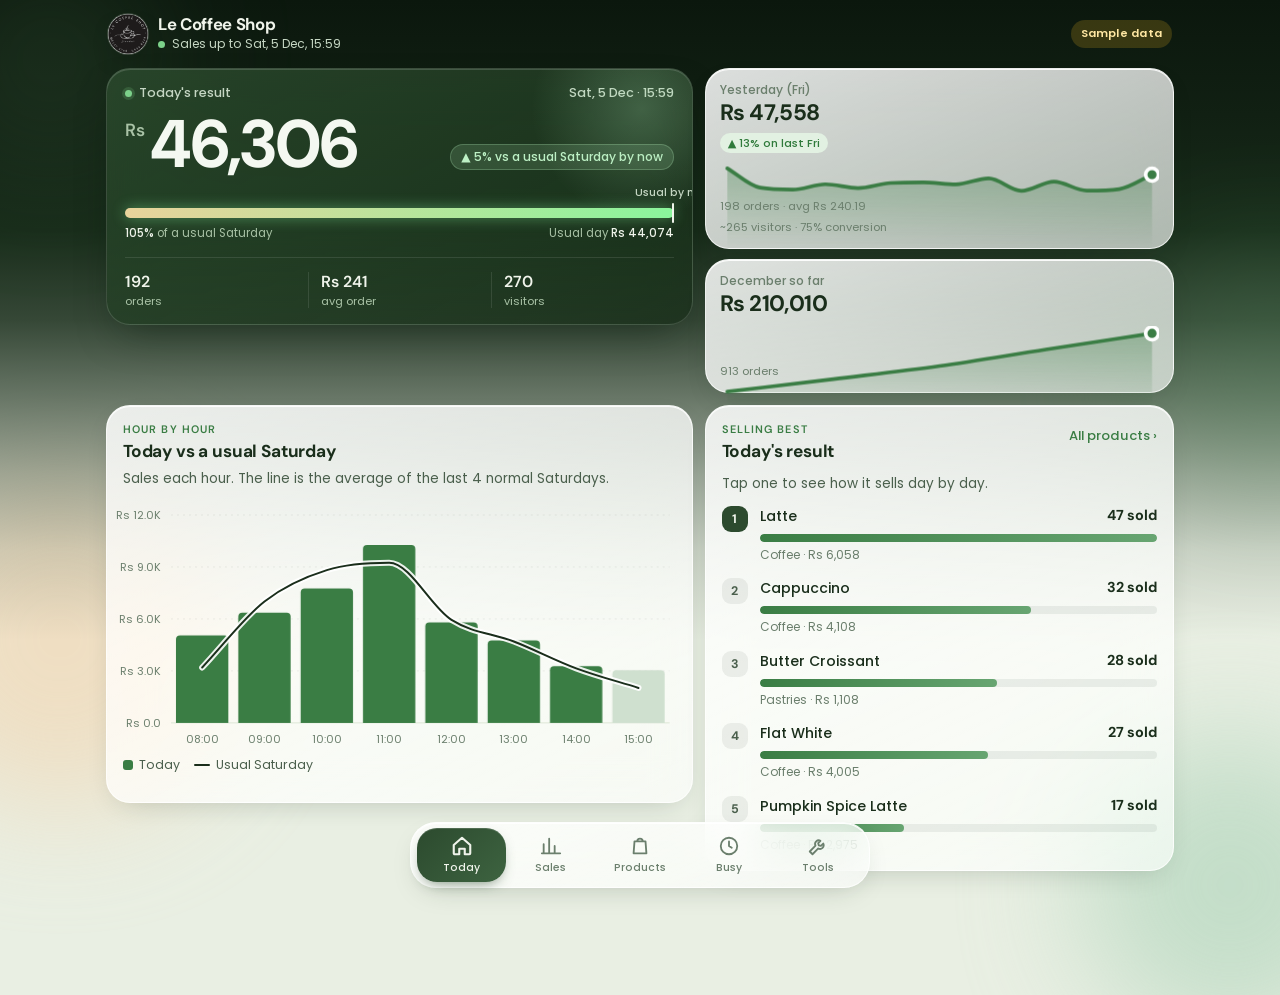
==== work/lcs-dashboard/index.html @ 0d3f7344 "Clickable demos for the Le Coffee Shop and Keyzee dashboards - Le Coffee Shop: case-study page with " ====
<!doctype html>
<html lang="en">
<head>
  <meta charset="utf-8" />
  <meta name="viewport" content="width=device-width, initial-scale=1, viewport-fit=cover" />
  <meta name="theme-color" content="#0b170d" />
  <title>Le Coffee Shop · Sales</title>
  <link rel="preconnect" href="https://fonts.googleapis.com" />
  <link rel="preconnect" href="https://fonts.gstatic.com" crossorigin />
  <link href="https://fonts.googleapis.com/css2?family=DM+Sans:opsz,wght@9..40,400;9..40,500;9..40,700&family=Poppins:wght@400;500;600&display=swap" rel="stylesheet" />
  <meta name="robots" content="noindex" />
  <script>
    // Portfolio demo: there's no server here. Anything that would call the dashboard's
    // own API (Ask, recap, sync, notifications, uploads) gets a polite "off in this demo".
    (function () {
      var realFetch = window.fetch.bind(window);
      var off = { error: "This is a demo with sample data, so Ask Claude and other live features are switched off. In the real dashboard, Claude answers questions about the café's sales." };
      window.fetch = function (input, init) {
        var url = typeof input === "string" ? input : input.url;
        if (/(^|\/)api\//.test(url)) {
          var quiet = /api\/(day-summary|push)/.test(url);
          return Promise.resolve(new Response(JSON.stringify(quiet ? {} : off), { status: quiet ? 200 : 503, headers: { "Content-Type": "application/json" } }));
        }
        return realFetch(input, init);
      };
    })();
  </script>
  <link rel="stylesheet" href="css/styles.css" />
  <link rel="icon" type="image/png" href="img/favicon.png" />
  <link rel="apple-touch-icon" href="img/apple-touch-icon.png" />
  <meta name="apple-mobile-web-app-capable" content="yes" />
  <meta name="mobile-web-app-capable" content="yes" />
  <meta name="apple-mobile-web-app-title" content="LC Sales" />
  <meta name="apple-mobile-web-app-status-bar-style" content="black-translucent" />
</head>
<body class="dash sk-on" data-tab="today">
  <!-- The backdrop: deep moss at the top fading into linen, with soft colour behind the glass -->
  <div class="backdrop" aria-hidden="true"><i></i><i></i><i></i><i></i></div>

  <header class="topbar">
    <div class="brand">
      <img class="brand-logo" src="img/logo-round.png" alt="" width="40" height="40">
      <div class="brand-text">
        <h1 id="shop-name">Le Coffee Shop</h1>
        <p class="updated"><span class="live-dot" aria-hidden="true"></span><span id="updated">Loading sales…</span></p>
      </div>
    </div>
    <div class="tab-title" id="tab-title-wrap">
      <h1 id="tab-title"></h1>
      <p id="tab-sub"></p>
    </div>
    <div class="top-actions">
      <span class="badge" id="source-badge" hidden>Sample data</span>
      <div class="top-links" id="cloud-links" hidden>
        <button type="button" class="glass-btn" id="ask-open" aria-label="Ask Claude about the sales" title="Ask Claude about the sales">
          <svg viewBox="0 0 24 24" width="18" height="18" fill="none" stroke="currentColor" stroke-width="2" stroke-linecap="round" stroke-linejoin="round" aria-hidden="true"><path d="M12 3l1.9 5.1L19 10l-5.1 1.9L12 17l-1.9-5.1L5 10l5.1-1.9zM19 15l.8 2.2L22 18l-2.2.8L19 21l-.8-2.2L16 18l2.2-.8zM5 2l.6 1.4L7 4l-1.4.6L5 6l-.6-1.4L3 4l1.4-.6z"/></svg>
        </button>
        <button type="button" class="glass-btn" id="sync" aria-label="Fetch latest">
          <svg viewBox="0 0 24 24" width="18" height="18" fill="none" stroke="currentColor" stroke-width="2" stroke-linecap="round" stroke-linejoin="round" aria-hidden="true"><path d="M20 11a8 8 0 1 0-2.3 5.7M20 4v7h-7"/></svg>
        </button>
      </div>
    </div>
  </header>

  <main>
    <p class="error" id="error" hidden></p>
    <p class="notice" id="notice" hidden></p>

    <!-- ===================== Today ===================== -->
    <section class="panel" id="panel-today" data-panel="today" aria-label="Today">
      <div class="notify-nudge" id="notify-nudge" role="region" aria-label="Notifications" hidden>
        <svg viewBox="0 0 24 24" width="18" height="18" fill="none" stroke="currentColor" stroke-width="2" stroke-linecap="round" stroke-linejoin="round" aria-hidden="true"><path d="M6 8a6 6 0 0 1 12 0c0 7 3 9 3 9H3s3-2 3-9M10.3 21a1.94 1.94 0 0 0 3.4 0"/></svg>
        <p id="notify-nudge-text">Get the day's sales on this phone each evening.</p>
        <button type="button" class="nudge-on" id="notify-nudge-on">Turn on</button>
        <button type="button" class="notify-nudge-close" id="notify-nudge-close" aria-label="Not now">×</button>
      </div>

      <section class="glass dark headline" aria-labelledby="kpi-today-title">
        <div class="hl-label">
          <span><span class="live-dot" aria-hidden="true"></span><span id="kpi-today-title">Today so far</span></span>
          <span id="kpi-today-when" class="sk">Mon 16 Nov · 12:00</span>
        </div>
        <div class="hl-top">
          <p class="hl-num"><span class="cur" id="kpi-today-cur" aria-hidden="true"></span><span id="kpi-today" class="sk">00,000</span></p>
          <p class="hl-chip" id="kpi-today-change" hidden></p>
        </div>
        <div class="hl-bar" id="kpi-today-bar" hidden>
          <div class="hl-track">
            <div class="hl-fill" id="kpi-today-fill"></div>
            <div class="hl-tick" id="kpi-today-tick" hidden><span>Usual by now</span></div>
          </div>
          <div class="hl-legend"><span id="kpi-today-progress"></span><span id="kpi-today-usual"></span></div>
          <p class="hl-note" id="kpi-today-note" hidden></p>
        </div>
        <div class="hl-stats" id="kpi-today-stats"><div><strong class="sk">000</strong><span class="sk">orders</span></div><div><strong class="sk">000</strong><span class="sk">orders</span></div><div><strong class="sk">000</strong><span class="sk">orders</span></div></div>

        <!-- After the evening notification: how the day went, written by Claude -->
        <div class="hl-recap" id="day-summary" hidden>
          <div class="ai-writing" id="ai-writing" role="status" hidden>
            <p class="ai-writing-head"><span class="ai-orb" aria-hidden="true"><svg viewBox="0 0 24 24"><path d="M12 3l1.9 5.1L19 10l-5.1 1.9L12 17l-1.9-5.1L5 10l5.1-1.9zM19 15l.8 2.2L22 18l-2.2.8L19 21l-.8-2.2L16 18l2.2-.8z"/></svg></span><span>Claude is writing today's recap<span class="dots" aria-hidden="true"><i>.</i><i>.</i><i>.</i></span></span></p>
            <span class="ai-line" style="--w: 100%"></span><span class="ai-line" style="--w: 94%"></span><span class="ai-line" style="--w: 58%"></span>
          </div>
          <p class="day-summary-trend" id="day-summary-trend" hidden></p>
          <p class="day-summary-cheer" id="day-summary-cheer" hidden></p>
          <p class="day-summary-text" id="day-summary-text"></p>
          <ul class="day-summary-alerts" id="day-summary-alerts" hidden></ul>
        </div>
        <footer class="hl-foot" id="hl-foot" hidden>
          <span class="hl-by" id="day-summary-by"><span class="spark-tile" aria-hidden="true"><svg viewBox="0 0 24 24"><path d="M12 3l1.9 5.1L19 10l-5.1 1.9L12 17l-1.9-5.1L5 10l5.1-1.9zM19 15l.8 2.2L22 18l-2.2.8L19 21l-.8-2.2L16 18l2.2-.8z"/></svg></span><span id="day-summary-by-text">Ask Claude</span></span>
          <button type="button" class="hl-ask" id="today-ask">Ask a question</button>
        </footer>
      </section>

      <div class="duo">
        <article class="glass tile">
          <h2 id="kpi-yesterday-title">Yesterday</h2>
          <p class="tile-value" id="kpi-yesterday"><span class="sk">Rs 00,000</span></p>
          <p class="tile-chip" id="kpi-yesterday-change"></p>
          <div class="tile-spark" id="kpi-yesterday-visual"></div>
          <p class="tile-detail" id="kpi-yesterday-detail"></p>
          <p class="tile-detail" id="kpi-yesterday-visitors" hidden></p>
        </article>
        <article class="glass tile">
          <h2 id="kpi-month-title">This month so far</h2>
          <p class="tile-value" id="kpi-month"><span class="sk">Rs 000,000</span></p>
          <p class="tile-chip" id="kpi-month-change"></p>
          <div class="tile-spark" id="kpi-month-visual"></div>
          <p class="tile-detail" id="kpi-month-detail"></p>
        </article>
      </div>

      <section class="card glass" id="today-hours-card" hidden>
        <div class="card-head">
          <div>
            <p class="eyebrow">Hour by hour</p>
            <h2 id="today-hours-title">Today vs a usual day</h2>
            <p class="muted" id="today-hours-sub"></p>
          </div>
        </div>
        <div class="plot" id="today-hours-chart"></div>
        <ul class="legend chart-key">
          <li><span class="key key-bar"></span><span id="today-hours-key">Today</span></li>
          <li><span class="key key-line"></span><span id="today-hours-key-usual">Usual day</span></li>
        </ul>
      </section>

      <section class="card glass" id="today-best-card" hidden>
        <div class="card-head">
          <div>
            <p class="eyebrow">Selling best</p>
            <h2 id="today-best-title">Today so far</h2>
          </div>
          <button type="button" class="link-button" id="today-best-more">All products ›</button>
        </div>
        <p class="muted card-note" id="today-best-note"></p>
        <div id="today-best"></div>
      </section>
    </section>

    <!-- The period for Sales, Products and Busy: sticks to the top while scrolling -->
    <div class="period-sentinel" id="period-sentinel" aria-hidden="true"></div>
    <div class="period-wrap" id="period-wrap">
      <div class="pseg" role="group" aria-label="Time period" id="period">
        <button type="button" data-preset="today">Today</button>
        <button type="button" data-preset="week">Week</button>
        <button type="button" data-preset="month">Month</button>
        <button type="button" data-preset="30" aria-pressed="true">30D</button>
        <button type="button" data-preset="90">90D</button>
        <button type="button" class="pseg-cal" id="period-more" aria-label="More periods and dates" aria-expanded="false" aria-controls="custom-range">
          <svg viewBox="0 0 24 24" width="17" height="17" fill="none" stroke="currentColor" stroke-width="2" stroke-linecap="round" stroke-linejoin="round" aria-hidden="true"><path d="M4 5h16v16H4zM4 9h16M8 3v4M16 3v4"/></svg>
        </button>
      </div>
      <div class="custom-range" id="custom-range" hidden>
        <div class="chips" role="group" aria-label="More periods" id="period-extra">
          <button type="button" data-preset="yesterday">Yesterday</button>
          <button type="button" data-preset="7">7 days</button>
          <button type="button" data-preset="all">All</button>
          <button type="button" data-preset="custom">Pick dates</button>
        </div>
        <div class="range-fields" id="range-fields" hidden>
          <label>From <input type="date" id="range-from"></label>
          <label>To <input type="date" id="range-to"></label>
          <label class="wide">Whole month
            <select id="range-month"><option value="">Choose…</option></select>
          </label>
        </div>
      </div>
      <p class="period-label"><span id="period-label"></span><span id="period-days"></span></p>
    </div>

    <!-- ===================== Sales ===================== -->
    <section class="panel" id="panel-sales" data-panel="sales" aria-label="Sales" hidden>
      <section class="glass dark feature" id="sales-feature">
        <p class="eyebrow" id="sales-feature-label">Sales</p>
        <p class="feature-big"><span class="cur" id="sales-cur" aria-hidden="true"></span><span id="sales-total" class="sk">00,000</span></p>
        <p class="hl-chip" id="sales-change" hidden></p>
        <div class="feature-spark" id="sales-spark"></div>
        <div class="feature-stats" id="summary"><div><strong class="sk">000</strong><span class="sk">orders</span></div><div><strong class="sk">000</strong><span class="sk">orders</span></div><div><strong class="sk">000</strong><span class="sk">orders</span></div></div>
      </section>

      <section class="card glass" id="daily-card">
        <div class="card-head">
          <div>
            <p class="eyebrow">Daily</p>
            <h2>Sales over time</h2>
            <p class="muted">Each day's sales. The line smooths out the ups and downs.</p>
          </div>
        </div>
        <div class="plot" id="daily-chart"></div>
        <ul class="legend chart-key">
          <li><span class="key key-bar"></span>Daily sales</li>
          <li><span class="key key-line"></span>7-day average</li>
        </ul>
        <details>
          <summary>Show as a table</summary>
          <table id="daily-table"></table>
        </details>
      </section>

      <section class="card glass" id="weekly-card">
        <div class="card-head">
          <div>
            <p class="eyebrow">Trend</p>
            <h2>Week by week</h2>
            <p class="muted">Sales for each week (Mon–Sun), with at least the 8 weeks up to the period's end. Tap a bar for the change from the week before.</p>
          </div>
        </div>
        <div class="plot" id="weekly-chart"></div>
        <details>
          <summary>Show as a table</summary>
          <table id="weekly-table"></table>
        </details>
      </section>

      <section class="card glass" id="payments-card">
        <div class="card-head">
          <div>
            <p class="eyebrow">Payments</p>
            <h2>How customers paid</h2>
          </div>
        </div>
        <p class="muted card-note" id="payments-note"></p>
        <div id="payments"></div>
      </section>
    </section>

    <!-- ===================== Products ===================== -->
    <section class="panel" id="panel-products" data-panel="products" aria-label="Products" hidden>
      <section class="glass dark feature" id="products-feature" hidden>
        <p class="eyebrow" id="products-feature-label">Top seller</p>
        <p class="feature-big feature-name" id="products-top">–</p>
        <p class="hl-chip" id="products-top-detail"></p>
        <div class="feature-stats" id="products-stats"></div>
      </section>

      <section class="card glass" id="product-card" hidden>
        <div class="card-head">
          <div>
            <p class="eyebrow">Products</p>
            <h2>Products over time</h2>
            <p class="muted">Search for products to see how they sell day by day. Pick up to 5 to compare them.</p>
          </div>
          <div class="card-head-controls">
            <div class="segmented small" role="group" aria-label="Show products" id="product-view" hidden>
              <button type="button" data-view="combined" aria-pressed="true">Combined</button>
              <button type="button" data-view="compare">Compare</button>
            </div>
            <div class="segmented small" role="group" aria-label="Show product" id="product-by">
              <button type="button" data-by="quantity" aria-pressed="true">Number sold</button>
              <button type="button" data-by="revenue">Sales</button>
            </div>
          </div>
        </div>
        <input type="search" class="product-search" id="product-search" placeholder="Add a product, e.g. cappuccino" autocomplete="off" autocorrect="off" autocapitalize="off" spellcheck="false" enterkeyhint="search" aria-label="Product" role="combobox" aria-autocomplete="list" aria-controls="product-suggestions" aria-expanded="false">
        <ul class="product-suggestions" id="product-suggestions" role="listbox" aria-label="Matching products" hidden></ul>
        <ul class="product-chips" id="product-chips" aria-label="Chosen products" hidden></ul>
        <p class="muted card-note" id="product-note"></p>
        <div class="plot" id="product-chart"></div>
        <ul class="legend chart-key" id="product-legend" hidden>
          <li><span class="key key-bar"></span><span id="product-legend-bar">Sold per day</span></li>
          <li><span class="key key-line"></span>7-day average</li>
        </ul>
        <details id="product-details" hidden>
          <summary>Show as a table</summary>
          <table id="product-table"></table>
        </details>
      </section>

      <div class="card-grid">
        <section class="card glass" id="best-card">
          <div class="card-head">
            <div>
              <p class="eyebrow">Products</p>
              <h2>Best sellers</h2>
            </div>
            <div class="segmented small" role="group" aria-label="Rank best sellers by" id="best-by">
              <button type="button" data-by="quantity" aria-pressed="true">Number sold</button>
              <button type="button" data-by="revenue">Sales</button>
            </div>
          </div>
          <p class="muted card-note" id="best-note"></p>
          <div id="best-sellers"></div>
        </section>

        <section class="card glass" id="slow-card">
          <div class="card-head">
            <div>
              <p class="eyebrow">Products</p>
              <h2>Slow sellers</h2>
            </div>
            <div class="segmented small" role="group" aria-label="Rank slow sellers by" id="slow-by">
              <button type="button" data-by="quantity" aria-pressed="true">Number sold</button>
              <button type="button" data-by="revenue">Sales</button>
            </div>
          </div>
          <p class="muted card-note" id="slow-note"></p>
          <div id="slow-sellers"></div>
          <h3 class="sub-head" id="unsold-head" hidden></h3>
          <p class="muted card-note" id="unsold-note" hidden></p>
          <ul class="unsold-list" id="unsold"></ul>
          <button type="button" class="quiet-button" id="unsold-more" hidden></button>
        </section>

        <section class="card glass" id="category-card">
          <div class="card-head">
            <div>
              <p class="eyebrow">Products</p>
              <h2>Sales by category</h2>
            </div>
          </div>
          <p class="muted card-note" id="category-note"></p>
          <div id="categories"></div>
        </section>
      </div>
    </section>

    <!-- ===================== Busy times ===================== -->
    <section class="panel" id="panel-busy" data-panel="busy" aria-label="Busy times" hidden>
      <section class="glass dark feature" id="busy-feature" hidden>
        <p class="eyebrow" id="busy-feature-label">Busiest day</p>
        <p class="feature-big feature-name" id="busy-top">–</p>
        <p class="hl-chip" id="busy-top-detail"></p>
        <div class="feature-stats" id="busy-stats"></div>
      </section>

      <div class="card-grid">
        <section class="card glass" id="weekday-card">
          <div class="card-head">
            <div>
              <p class="eyebrow">Rhythm</p>
              <h2>Busiest days</h2>
              <p class="muted">Average sales on each day of the week.</p>
            </div>
          </div>
          <div class="plot" id="weekday-chart"></div>
          <p class="chart-note" id="weekday-note"></p>
        </section>

        <section class="card glass" id="hours-card">
          <div class="card-head">
            <div>
              <p class="eyebrow">Rhythm</p>
              <h2>Busy hours</h2>
              <p class="muted">Average orders per hour.</p>
            </div>
            <div class="segmented small" role="group" aria-label="Days" id="hours-kind">
              <button type="button" data-kind="weekday" aria-pressed="true">Weekdays</button>
              <button type="button" data-kind="weekend">Weekends</button>
            </div>
          </div>
          <div class="plot" id="hours-chart"></div>
          <p class="chart-note" id="hours-note"></p>
        </section>

        <section class="card glass" id="visitors-card" hidden>
          <div class="card-head">
            <div>
              <p class="eyebrow">Door counter</p>
              <h2>Visitors by hour</h2>
              <p class="muted" id="visitors-sub">People coming in each hour. Approximate: staff in aprons are left out, but a few staff may still be counted.</p>
            </div>
          </div>
          <div class="plot" id="visitors-chart"></div>
          <ul class="legend chart-key" id="visitors-legend" hidden>
            <li><span class="key key-bar"></span>Visitors</li>
            <li><span class="key key-line"></span>Orders</li>
          </ul>
          <p class="chart-note" id="visitors-note"></p>
        </section>
      </div>
    </section>

    <!-- ===================== Tools ===================== -->
    <section class="panel" id="panel-tools" data-panel="tools" aria-label="Shop tools" hidden>
      <section class="card glass status-card" id="status-card" hidden>
        <p class="eyebrow">Shop PC</p>
        <div class="status-main">
          <span class="orb" id="counter-orb" aria-hidden="true"></span>
          <div>
            <h2 id="counter-title">Door counter</h2>
            <p class="muted" id="counter-detail"></p>
          </div>
        </div>
        <div class="status-grid" id="status-grid"></div>
      </section>

      <section class="card glass" id="recon-card" hidden>
        <p class="eyebrow">Reports</p>
        <h2>Cash summary workbook</h2>
        <p class="muted card-sub">Pick a month and it downloads. NOT OK days are listed at the top, and it can be run mid-month.</p>
        <form class="recon-box" id="recon" hidden>
          <label for="recon-month" class="sr-only">Month</label>
          <input type="month" id="recon-month" class="field" required />
          <label class="file-button recon-previous">
            <input type="file" id="recon-previous" accept=".xlsx" />
            <svg viewBox="0 0 24 24" width="18" height="18" fill="none" stroke="currentColor" stroke-width="2" stroke-linecap="round" stroke-linejoin="round" aria-hidden="true"><path d="M14 3H6v18h12V7zM14 3v4h4M9 13h6M9 17h6"/></svg>
            <span id="recon-previous-name">Add last month's workbook (optional)</span>
          </label>
          <p class="muted recon-hint">The finished copy, with the banking filled in, carries its outstanding cash over to "Outstanding prv month".</p>
          <button type="submit" class="primary-button" id="recon-download">Download</button>
          <p class="muted" id="recon-status" role="status" hidden></p>
        </form>
      </section>

      <section class="card glass" id="notify-card" hidden>
        <p class="eyebrow">This phone</p>
        <h2>Notifications</h2>
        <div class="list">
          <button type="button" class="list-row notify-button" id="notify" aria-pressed="false">
            <span class="list-icon"><svg viewBox="0 0 24 24" width="18" height="18" fill="none" stroke="currentColor" stroke-width="2" stroke-linecap="round" stroke-linejoin="round" aria-hidden="true"><path d="M6 8a6 6 0 0 1 12 0c0 7 3 9 3 9H3s3-2 3-9M10.3 21a1.94 1.94 0 0 0 3.4 0"/></svg></span>
            <span class="list-text"><span id="notify-label">Get the day's sales each evening</span><small>7pm Monday to Saturday, 2pm on Sunday</small></span>
            <span class="switch" aria-hidden="true"></span>
          </button>
          <button type="button" class="list-row" id="notify-test" hidden>
            <span class="list-icon"><svg viewBox="0 0 24 24" width="18" height="18" fill="none" stroke="currentColor" stroke-width="2" stroke-linecap="round" stroke-linejoin="round" aria-hidden="true"><path d="M22 2L11 13M22 2l-7 20-4-9-9-4z"/></svg></span>
            <span class="list-text">Send a test<small>Today's sales so far, straight away</small></span>
            <span class="chev" aria-hidden="true">›</span>
          </button>
        </div>
        <p class="notify-status muted" id="notify-status" role="status" hidden></p>
      </section>

      <section class="card glass" id="data-card">
        <p class="eyebrow">Data</p>
        <h2>Uploads &amp; data</h2>
        <div class="list">
          <a class="list-row" href="upload.html" id="upload-link" hidden>
            <span class="list-icon"><svg viewBox="0 0 24 24" width="18" height="18" fill="none" stroke="currentColor" stroke-width="2" stroke-linecap="round" stroke-linejoin="round" aria-hidden="true"><path d="M12 16V4M6 10l6-6 6 6M4 20h16"/></svg></span>
            <span class="list-text">Upload older exports<small>New figures come from CuisineIQ automatically</small></span>
            <span class="chev" aria-hidden="true">›</span>
          </a>
          <details class="list-details about">
            <summary class="list-row">
              <span class="list-icon"><svg viewBox="0 0 24 24" width="18" height="18" fill="none" stroke="currentColor" stroke-width="2" stroke-linecap="round" stroke-linejoin="round" aria-hidden="true"><path d="M12 3a9 9 0 1 0 0 18 9 9 0 0 0 0-18zM12 8h.01M11 12h1v5h1"/></svg></span>
              <span class="list-text">About this data<small id="files-count"></small></span>
              <span class="chev" aria-hidden="true">›</span>
            </summary>
            <ul id="files"></ul>
          </details>
          <a class="list-row" href="/logout" id="signout" hidden>
            <span class="list-icon"><svg viewBox="0 0 24 24" width="18" height="18" fill="none" stroke="currentColor" stroke-width="2" stroke-linecap="round" stroke-linejoin="round" aria-hidden="true"><path d="M9 21H5a2 2 0 0 1-2-2V5a2 2 0 0 1 2-2h4M16 17l5-5-5-5M21 12H9"/></svg></span>
            <span class="list-text">Sign out<small>You'll need the PIN to get back in</small></span>
            <span class="chev" aria-hidden="true">›</span>
          </a>
        </div>
      </section>

      <section class="card glass missing" id="missing-card" hidden>
        <p class="eyebrow">Coming later</p>
        <h2>Not in these exports</h2>
        <p class="muted">CuisineIQ's exports only give daily or period totals, so these can't be shown yet:</p>
        <ul id="missing-list"></ul>
        <p class="muted">They need an export (or API) with one row per item sold, including the time and payment type.</p>
      </section>
    </section>
  </main>

  <nav class="tabbar glass" aria-label="Sections">
    <a href="#today" class="tab" data-tab="today" aria-current="page">
      <svg viewBox="0 0 24 24" aria-hidden="true"><path d="M3 11l9-8 9 8v9a1 1 0 0 1-1 1h-5v-6h-6v6H4a1 1 0 0 1-1-1z"/></svg>Today
    </a>
    <a href="#sales" class="tab" data-tab="sales">
      <svg viewBox="0 0 24 24" aria-hidden="true"><path d="M4 20V10M10 20V4M16 20v-8M22 20H2"/></svg>Sales
    </a>
    <a href="#products" class="tab" data-tab="products">
      <svg viewBox="0 0 24 24" aria-hidden="true"><path d="M6 7h12l1 13H5zM9 7a3 3 0 0 1 6 0"/></svg>Products
    </a>
    <a href="#busy" class="tab" data-tab="busy">
      <svg viewBox="0 0 24 24" aria-hidden="true"><path d="M12 3a9 9 0 1 0 0 18 9 9 0 0 0 0-18zM12 7v5l3 2"/></svg>Busy
    </a>
    <a href="#tools" class="tab" data-tab="tools">
      <svg viewBox="0 0 24 24" aria-hidden="true"><path d="M14.7 6.3a4 4 0 0 0-5.4 5.4L3 18l3 3 6.3-6.3a4 4 0 0 0 5.4-5.4l-2.5 2.5-2.4-.6-.6-2.4z"/></svg>Tools
    </a>
  </nav>

  <!-- Ask Claude: a search-style box drops in at the top and the dashboard blurs behind it -->
  <div class="ask" id="ask" role="dialog" aria-modal="true" aria-label="Ask about the sales" hidden>
    <div class="ask-dim" id="ask-dim"></div>
    <div class="ask-spot">
      <div class="ask-row">
        <form class="ask-field" id="ask-form">
          <span class="spark-tile" aria-hidden="true"><svg viewBox="0 0 24 24"><path d="M12 3l1.9 5.1L19 10l-5.1 1.9L12 17l-1.9-5.1L5 10l5.1-1.9zM19 15l.8 2.2L22 18l-2.2.8L19 21l-.8-2.2L16 18l2.2-.8z"/></svg></span>
          <input id="ask-input" type="text" maxlength="500" autocomplete="off" enterkeyhint="send" placeholder="Ask about sales…" aria-label="Your question" required>
          <button type="button" class="ask-clear" id="ask-clear" aria-label="Clear" hidden>×</button>
          <button type="submit" class="ask-send" id="ask-send" aria-label="Ask">
            <svg viewBox="0 0 24 24" width="18" height="18" fill="none" stroke="currentColor" stroke-width="2.2" stroke-linecap="round" stroke-linejoin="round" aria-hidden="true"><path d="M12 19V5M6 11l6-6 6 6"/></svg>
          </button>
        </form>
        <button type="button" class="ask-cancel" id="ask-close">Cancel</button>
      </div>

      <div class="ask-panel" id="ask-ideas">
        <p class="ask-lab">Suggestions</p>
        <div id="ask-suggestions"></div>
        <p class="ask-lab" id="ask-recent-lab" hidden>Recent</p>
        <div id="ask-recent"></div>
      </div>

      <div class="ask-thread" id="ask-thread"></div>
      <div class="ask-related" id="ask-related" hidden></div>
    </div>
  </div>

  <script type="module" src="js/dashboard.js"></script>
</body>
</html>
---- work/lcs-dashboard/css/styles.css ----
/* Colours and type follow lecoffee.shop: linen backgrounds, moss greens, sage accents,
   DM Sans headings and Poppins body text. Chart colours are validated for contrast and
   colour-blind separation.

   The look: a deep moss backdrop at the top fading into linen, with frosted glass cards
   over soft patches of colour. The most important numbers sit in dark glass cards. */

:root {
  color-scheme: light;
  --bg: #e9efe3;            /* linen */
  --surface: #ffffff;
  --surface-2: #f7f9f4;
  --border: #dde6d5;        /* linen dark */
  --text: #1a2e1b;          /* moss dark */
  --text-2: #4a5f4c;
  --text-3: #6b7f6d;
  --brand: #2c4a2e;         /* moss */
  --brand-2: #3d6340;       /* moss light */
  --on-brand: #f0f4eb;
  --on-brand-2: #c5d6c3;
  --on-brand-3: #a9c2a6;
  --mint: #bdf0c5;          /* highlights on dark glass */
  --pill: #2c4a2e;          /* selected buttons */
  --on-pill: #f0f4eb;
  --on-pill-2: #c5d6c3;
  --sage: #9dbda1;
  --accent: #3a7d44;        /* bars, buttons */
  --accent-hi: #67a571;     /* top of the bar gradient */
  --accent-soft: #cfe0cf;   /* unfinished day */
  --line: #1a2e1b;          /* 7-day average */
  --grid: rgb(26 46 27 / 0.08);
  --track: rgb(26 46 27 / 0.07);
  --good: #2f7a3b;
  --good-bg: #e2f1e2;
  --bad: #b3362b;
  --bad-bg: #fbe9e6;
  --amber: #fbbf24;
  --series-1: #3a7d44;
  --series-2: #2a78d6;
  --series-3: #b26f10;
  --series-4: #7a5cc8;
  --series-5: #c2477e;
  --radius: 24px;
  --glass: linear-gradient(155deg, rgb(255 255 255 / 0.86), rgb(255 255 255 / 0.66));
  --glass-border: rgb(255 255 255 / 0.72);
  --glass-shadow: inset 0 1px 0 rgb(255 255 255 / 0.9), 0 10px 30px -14px rgb(26 46 27 / 0.28);
  --glass-solid: rgb(250 252 247 / 0.94); /* overlays that need to be read over anything */
  --dark-glass: linear-gradient(150deg, rgb(44 74 46 / 0.84), rgb(26 46 27 / 0.76));
  --row-line: rgb(26 46 27 / 0.07);
  --soft-tile: linear-gradient(135deg, #e2f1e2, #f6ecd9);
  --shadow: var(--glass-shadow);
  --font-display: "DM Sans", system-ui, -apple-system, sans-serif;
  --font-body: "Poppins", system-ui, -apple-system, sans-serif;
  --ease: cubic-bezier(0.2, 0.8, 0.2, 1);
  --safe-top: env(safe-area-inset-top, 0px);
  --safe-bottom: env(safe-area-inset-bottom, 0px);
}

@media (prefers-color-scheme: dark) {
  :root {
    color-scheme: dark;
    --bg: #0d1a0f;
    --surface: #1a2e1b;
    --surface-2: #21382a;
    --border: #2c4a2e;
    --text: #f0f4eb;
    --text-2: #c5d3c2;
    --text-3: #93a692;
    --pill: #f0f4eb;
    --on-pill: #1a2e1b;
    --on-pill-2: #4a5f4c;
    --accent: #4f9a5a;
    --accent-hi: #7cc087;
    --accent-soft: #2f5233;
    --line: #f0f4eb;
    --grid: rgb(240 244 235 / 0.08);
    --track: rgb(240 244 235 / 0.09);
    --good: #8fd39b;
    --good-bg: rgb(143 211 155 / 0.14);
    --bad: #f0857a;
    --bad-bg: rgb(240 133 122 / 0.14);
    --series-1: #4f9a5a;
    --series-2: #3987e5;
    --series-3: #c98500;
    --series-4: #9085e9;
    --series-5: #d95926;
    --glass: linear-gradient(155deg, rgb(40 66 43 / 0.62), rgb(24 42 26 / 0.5));
    --glass-border: rgb(240 244 235 / 0.1);
    --glass-shadow: inset 0 1px 0 rgb(240 244 235 / 0.06), 0 14px 34px -16px rgb(0 0 0 / 0.6);
    --glass-solid: rgb(24 40 26 / 0.95);
    --dark-glass: linear-gradient(150deg, rgb(58 96 61 / 0.6), rgb(30 52 32 / 0.6));
    --row-line: rgb(240 244 235 / 0.08);
    --soft-tile: linear-gradient(135deg, rgb(143 211 155 / 0.16), rgb(233 211 155 / 0.12));
  }
}

* { box-sizing: border-box; }

html { background: var(--bg); }
body {
  margin: 0;
  color: var(--text);
  font: 15px/1.55 var(--font-body);
  -webkit-font-smoothing: antialiased;
  -webkit-text-size-adjust: 100%;
}

h1, h2, .summary strong, .donut-center strong { font-family: var(--font-display); }
h1 { font-size: 1.5rem; margin: 0; font-weight: 700; letter-spacing: -0.02em; }
h2 { font-size: 1.08rem; margin: 0; font-weight: 700; letter-spacing: -0.01em; }
p { margin: 0; }
a { color: var(--accent); }
.muted { color: var(--text-2); font-size: 0.85rem; }
.eyebrow {
  font: 600 0.68rem var(--font-display);
  letter-spacing: 0.1em;
  text-transform: uppercase;
  color: var(--accent);
  margin-bottom: 2px;
}
.sr-only { position: absolute; width: 1px; height: 1px; overflow: hidden; clip: rect(0 0 0 0); white-space: nowrap; }
[hidden] { display: none !important; }
button { font-family: inherit; }

/* ---------- Backdrop ---------- */

.dash { position: relative; min-height: 100vh; }
/* Scrolls with the page: the dark top stays at the top, and further down the glass sits on linen */
.backdrop { position: absolute; inset: 0; z-index: -1; overflow: hidden; pointer-events: none; background: var(--bg); }
/* Almost black moss at the very top, fading out slowly so there's no edge */
.backdrop::before {
  content: ""; position: absolute; left: 0; right: 0; top: 0; height: min(640px, 80vh); z-index: 1;
  background: linear-gradient(180deg, #0b170d 0%, #112013 18%, #182c1a 36%, rgb(24 44 26 / 0.86) 50%,
    rgb(24 44 26 / 0.62) 62%, rgb(24 44 26 / 0.36) 74%, rgb(24 44 26 / 0.14) 86%, rgb(24 44 26 / 0) 100%);
}
.backdrop i { position: absolute; border-radius: 50%; filter: blur(60px); }
.backdrop i:nth-child(1) { z-index: 2; width: 380px; height: 300px; left: -140px; top: -90px; background: radial-gradient(circle, rgb(61 99 64 / 0.55), transparent 70%); opacity: 0.7; }
.backdrop i:nth-child(2) { z-index: 2; width: 280px; height: 260px; right: -130px; top: 240px; background: #4f8a5a; opacity: 0.28; }
.backdrop i:nth-child(3) { width: 340px; height: 340px; left: -110px; top: 52vh; background: #f1d9b8; opacity: 0.75; }
.backdrop i:nth-child(4) { width: 300px; height: 300px; right: -100px; bottom: -40px; background: #b7d8c0; opacity: 0.75; }
@media (prefers-color-scheme: dark) {
  .backdrop i:nth-child(3) { background: #3b3324; opacity: 0.45; }
  .backdrop i:nth-child(4) { background: #1f4a2c; opacity: 0.6; }
}

/* ---------- Glass ---------- */

.glass {
  background: var(--glass);
  -webkit-backdrop-filter: blur(22px) saturate(160%);
  backdrop-filter: blur(22px) saturate(160%);
  border: 1px solid var(--glass-border);
  box-shadow: var(--glass-shadow);
  border-radius: var(--radius);
}
.glass.dark {
  background: var(--dark-glass);
  border-color: rgb(255 255 255 / 0.14);
  box-shadow: inset 0 1px 0 rgb(255 255 255 / 0.16), 0 18px 40px -16px rgb(10 25 12 / 0.55);
  color: var(--on-brand);
}
.glass.dark .eyebrow { color: #a8e0b0; }

/* ---------- Top bar ---------- */

.topbar {
  display: flex; align-items: center; gap: 12px;
  max-width: 1100px; margin: 0 auto;
  padding: calc(var(--safe-top) + 14px) 18px 14px;
  color: var(--on-brand);
}
.brand { display: flex; align-items: center; gap: 10px; min-width: 0; }
.brand-logo { display: block; flex: none; border-radius: 50%; box-shadow: 0 0 0 1px rgb(240 244 235 / 0.18), 0 10px 24px -12px rgb(0 0 0 / 0.6); }
.brand-text { min-width: 0; }
.brand h1 { font-size: 1.05rem; line-height: 1.2; white-space: nowrap; overflow: hidden; text-overflow: ellipsis; }
.updated { display: flex; align-items: center; gap: 7px; color: var(--on-brand-2); font-size: 0.76rem; margin-top: 1px; }
.live-dot { flex: none; width: 7px; height: 7px; border-radius: 50%; background: #7cd18a; box-shadow: 0 0 0 0 rgb(124 209 138 / 0.6); animation: pulse 2.4s infinite; }
@keyframes pulse { 70% { box-shadow: 0 0 0 7px rgb(124 209 138 / 0); } 100% { box-shadow: 0 0 0 0 rgb(124 209 138 / 0); } }
.tab-title { display: none; min-width: 0; }
.tab-title h1 { font-size: 1.85rem; line-height: 1.1; letter-spacing: -0.025em; }
.tab-title p { font-size: 0.8rem; color: var(--on-brand-2); margin-top: 2px; }
body:not([data-tab="today"]) .brand { display: none; }
body:not([data-tab="today"]) .tab-title { display: block; }
.top-actions { margin-left: auto; display: flex; align-items: center; gap: 8px; flex: none; }
.top-links { display: flex; align-items: center; gap: 8px; }
.badge {
  font-size: 0.7rem; font-weight: 600; letter-spacing: 0.02em;
  padding: 5px 10px; border-radius: 999px;
  background: rgb(251 191 36 / 0.18); color: #ffe7a3;
}
.glass-btn {
  width: 40px; height: 40px; display: grid; place-items: center; padding: 0; cursor: pointer;
  border-radius: 50%; color: var(--on-brand);
  background: rgb(255 255 255 / 0.1); border: 1px solid rgb(255 255 255 / 0.2);
  -webkit-backdrop-filter: blur(12px); backdrop-filter: blur(12px);
  transition: background 0.2s, transform 0.2s var(--ease);
}
.glass-btn:hover { background: rgb(255 255 255 / 0.18); }
.glass-btn:active { transform: scale(0.94); }
.glass-btn:focus-visible { outline: 2px solid var(--mint); outline-offset: 2px; }
.glass-btn:disabled { cursor: progress; }
#sync:disabled svg { animation: spin 0.9s linear infinite; }
@keyframes spin { to { transform: rotate(360deg); } }

/* ---------- Layout ---------- */

main { max-width: 1100px; margin: 0 auto; padding: 0 16px calc(var(--safe-bottom) + 112px); }
.panel { animation: panel-in 0.35s var(--ease); }
@keyframes panel-in { from { opacity: 0; transform: translateY(6px); } }

.notice, .error { padding: 12px 16px; border-radius: 16px; margin: 0 0 12px; font-size: 0.88rem; }
.notice { background: var(--glass-solid); color: var(--text-2); box-shadow: var(--glass-shadow); }
.error { background: var(--bad-bg); color: var(--bad); }

/* "Turn on notifications" bubble, until they're on (or dismissed for a week) */
.notify-nudge {
  display: flex; align-items: center; gap: 10px;
  margin: 0 0 12px; padding: 8px 8px 8px 14px; border-radius: 999px;
  background: rgb(251 191 36 / 0.16); color: #fde7ad; font-size: 0.84rem;
  border: 1px solid rgb(251 191 36 / 0.22);
  -webkit-backdrop-filter: blur(12px); backdrop-filter: blur(12px);
}
.notify-nudge svg { flex: none; }
.notify-nudge p { flex: 1; min-width: 0; line-height: 1.35; }
.nudge-on {
  flex: none; padding: 7px 14px; border: 0; border-radius: 999px; cursor: pointer;
  background: var(--on-brand); color: var(--brand); font: 600 0.8rem var(--font-body);
}
.nudge-on:disabled { opacity: 0.7; cursor: progress; }
.notify-nudge-close {
  flex: none; width: 30px; height: 30px; border: 0; border-radius: 50%; cursor: pointer;
  background: none; color: inherit; font-size: 1.2rem; line-height: 1; opacity: 0.75;
}
.notify-nudge-close:hover { opacity: 1; background: rgb(240 244 235 / 0.1); }

/* ---------- Today: the headline card ---------- */

.headline {
  position: relative; overflow: hidden;
  padding: 18px 18px 16px; margin-bottom: 12px;
  font-variant-numeric: tabular-nums;
  animation: rise 0.6s var(--ease) both;
}
.headline::before, .feature::before {
  content: ""; position: absolute; right: -70px; top: -80px; width: 240px; height: 240px; border-radius: 50%;
  background: radial-gradient(circle, rgb(168 224 176 / 0.26), transparent 65%); pointer-events: none;
}
@keyframes rise { from { opacity: 0; transform: translateY(8px); } }
.hl-label { display: flex; align-items: center; justify-content: space-between; gap: 10px; font: 500 0.8rem/1 var(--font-body); color: var(--on-brand-2); }
.hl-label > span { display: flex; align-items: center; gap: 7px; min-width: 0; }
.hl-label .live-dot { box-shadow: 0 0 0 3px rgb(124 209 138 / 0.18); animation: none; }
.hl-top { display: flex; align-items: flex-end; justify-content: space-between; gap: 10px; flex-wrap: wrap; margin-top: 14px; }
.hl-num, .feature-big {
  display: flex; align-items: flex-start; gap: 5px;
  font: 700 3.6rem/0.9 var(--font-display); letter-spacing: -0.035em; color: #f4f8f1;
  font-variant-numeric: tabular-nums;
}
.cur { font: 600 1.1rem/1 var(--font-display); letter-spacing: 0; color: var(--on-brand-3); padding-top: 0.5rem; }
.hl-chip {
  display: inline-flex; align-items: center; gap: 5px; min-height: 26px; padding: 4px 10px; border-radius: 999px;
  font: 500 0.76rem/1.2 var(--font-body);
  background: rgb(240 244 235 / 0.1); color: var(--on-brand); border: 1px solid rgb(240 244 235 / 0.16);
}
.hl-chip.up { background: rgb(168 224 176 / 0.16); color: var(--mint); border-color: rgb(168 224 176 / 0.28); }
.hl-chip.down { background: rgb(240 133 122 / 0.16); color: #ffc9c1; border-color: rgb(240 133 122 / 0.28); }
.hl-top .hl-chip { margin-bottom: 4px; }
.hl-bar { margin-top: 18px; }
.hl-bar.has-tick { margin-top: 34px; }
.hl-track { position: relative; height: 10px; border-radius: 999px; background: rgb(255 255 255 / 0.1); }
.hl-fill {
  position: absolute; left: 0; top: 0; bottom: 0; width: 0; border-radius: 999px;
  background: linear-gradient(90deg, #e9d39b, #8af59c); box-shadow: 0 0 14px rgb(138 245 156 / 0.45);
  transition: width 1.1s var(--ease);
}
.hl-tick { position: absolute; top: -5px; bottom: -5px; width: 2px; margin-left: -1px; border-radius: 2px; background: #f0f4eb; }
.hl-tick span { position: absolute; bottom: calc(100% + 5px); left: 50%; transform: translateX(-50%); font: 500 0.66rem/1 var(--font-body); color: var(--on-brand-2); white-space: nowrap; }
.hl-legend { display: flex; justify-content: space-between; gap: 10px; margin-top: 8px; font: 400 0.72rem/1.25 var(--font-body); color: var(--on-brand-3); }
.hl-legend b { color: var(--on-brand); font-weight: 500; }
.hl-note { margin-top: 6px; font: 400 0.68rem/1.35 var(--font-body); color: var(--on-brand-3); }
.hl-stats, .feature-stats {
  display: grid; grid-template-columns: repeat(3, minmax(0, 1fr));
  margin-top: 16px; padding-top: 14px; border-top: 1px solid rgb(255 255 255 / 0.1);
}
.hl-stats:empty { display: none; }
.hl-stats div, .feature-stats div { padding: 0 12px; border-left: 1px solid rgb(255 255 255 / 0.1); font: 400 0.7rem/1.25 var(--font-body); color: var(--on-brand-3); min-width: 0; }
.hl-stats div:first-child, .feature-stats div:nth-child(3n + 1) { padding-left: 0; border-left: 0; }
.hl-stats strong, .feature-stats strong { display: block; font: 600 1rem/1.25 var(--font-display); color: var(--on-brand); margin-bottom: 2px; overflow-wrap: anywhere; }
.feature-stats { row-gap: 12px; }
.hl-recap { margin-top: 16px; padding-top: 14px; border-top: 1px solid rgb(255 255 255 / 0.1); animation: rise 0.6s var(--ease) both; }
.day-summary-text { font: 400 1rem/1.58 var(--font-body); color: #eef4ec; white-space: pre-line; }
.day-summary-cheer { font: 700 1.15rem var(--font-display); margin-bottom: 4px; }
.day-summary-trend { display: inline-flex; margin-bottom: 10px; }
.day-summary-alerts { list-style: none; margin: 10px 0 0; padding: 0; display: grid; gap: 6px; }
.day-summary-alerts li { padding: 8px 12px; border-radius: 12px; background: rgb(251 191 36 / 0.16); color: #fde7ad; font-size: 0.86rem; }
.hl-foot { display: flex; align-items: center; gap: 10px; margin-top: 14px; }
.hl-stats:empty + .hl-recap[hidden] + .hl-foot { margin-top: 16px; padding-top: 14px; border-top: 1px solid rgb(255 255 255 / 0.1); }
.hl-by { display: flex; align-items: center; gap: 8px; min-width: 0; font-size: 0.72rem; color: var(--on-brand-3); }
.spark-tile {
  flex: none; width: 22px; height: 22px; display: grid; place-items: center; border-radius: 7px;
  background: linear-gradient(135deg, #a8e0b0, #e9d39b); color: #1a2e1b;
}
.spark-tile svg { width: 13px; height: 13px; fill: none; stroke: currentColor; stroke-width: 2; stroke-linejoin: round; }
.hl-ask {
  margin-left: auto; flex: none; min-height: 34px; padding: 0 14px; border-radius: 999px; cursor: pointer;
  background: rgb(255 255 255 / 0.1); border: 1px solid rgb(255 255 255 / 0.18); color: var(--on-brand);
  font: 500 0.8rem var(--font-body); transition: background 0.2s;
}
.hl-ask:hover { background: rgb(255 255 255 / 0.18); }

/* Yesterday and the month, side by side */
.duo { display: grid; grid-template-columns: repeat(2, minmax(0, 1fr)); gap: 10px; margin-bottom: 12px; }
.tile { padding: 13px 14px; min-width: 0; animation: rise 0.6s var(--ease) 0.08s both; }
.tile h2 { font: 500 0.76rem/1.3 var(--font-body); color: var(--text-3); letter-spacing: 0; }
.tile-value { font: 700 1.4rem/1.2 var(--font-display); letter-spacing: -0.02em; margin-top: 2px; font-variant-numeric: tabular-nums; }
.tile-chip { display: inline-flex; margin-top: 6px; padding: 3px 8px; border-radius: 999px; font: 500 0.7rem/1.3 var(--font-body); background: var(--track); color: var(--text-2); }
.tile-chip.up { background: var(--good-bg); color: var(--good); }
.tile-chip.down { background: var(--bad-bg); color: var(--bad); }
.tile-chip:empty { display: none; }
.tile-spark { height: 32px; margin-top: 8px; }
.spark-line { fill: none; stroke: var(--accent); stroke-width: 2; stroke-linecap: round; stroke-linejoin: round; }
.spark-dot { fill: var(--accent); stroke: var(--surface); stroke-width: 2; }
.tile-detail { margin-top: 6px; font-size: 0.7rem; line-height: 1.35; color: var(--text-3); }
.tile-detail:empty { display: none; }

/* ---------- Cards ---------- */

.card { padding: 16px; margin: 0 0 12px; min-width: 0; }
.card-head { display: flex; justify-content: space-between; align-items: flex-start; flex-wrap: wrap; gap: 10px 16px; margin-bottom: 12px; }
.card-head .muted { margin-top: 3px; }
.card-head-controls { display: flex; flex-wrap: wrap; gap: 8px; }
.card-note { margin: -4px 0 12px; }
.card-sub { margin: 3px 0 0; }
.card-grid { display: grid; grid-template-columns: minmax(0, 1fr); gap: 0 12px; }
.link-button { border: 0; background: none; padding: 4px 0; color: var(--accent); font: 500 0.82rem var(--font-body); cursor: pointer; }

/* Small two-way switches inside cards */
.segmented { display: inline-flex; gap: 2px; padding: 3px; border-radius: 999px; background: var(--track); }
.segmented button {
  border: 0; background: transparent; color: var(--text-2);
  font: 500 0.76rem var(--font-body); padding: 6px 12px; min-height: 32px; border-radius: 999px; cursor: pointer;
  transition: background 0.25s var(--ease), color 0.25s var(--ease); white-space: nowrap;
}
.segmented button:hover { color: var(--text); }
.segmented button[aria-pressed="true"] { background: linear-gradient(135deg, #2c4a2e, #3d6340); color: #f0f4eb; font-weight: 600; box-shadow: 0 4px 12px -4px rgb(44 74 46 / 0.6); }
.segmented button:focus-visible { outline: 2px solid var(--accent); outline-offset: 2px; }
@media (prefers-color-scheme: dark) {
  .segmented button[aria-pressed="true"] { background: #f0f4eb; color: #1a2e1b; }
}

/* ---------- The period bar (Sales, Products, Busy) ---------- */

.period-sentinel { height: 1px; }
.period-wrap {
  position: sticky; top: 0; z-index: 20;
  margin: -1px -16px 12px; padding: calc(var(--safe-top) + 6px) 16px 10px;
  transition: background 0.25s, box-shadow 0.25s;
}
.period-wrap.stuck {
  -webkit-backdrop-filter: blur(20px) saturate(140%); backdrop-filter: blur(20px) saturate(140%);
  background: linear-gradient(rgb(14 28 16 / 0.88), rgb(22 40 24 / 0.78));
  box-shadow: 0 10px 24px -14px rgb(10 25 12 / 0.6);
}
body[data-tab="today"] .period-wrap, body[data-tab="tools"] .period-wrap,
body[data-tab="today"] .period-sentinel, body[data-tab="tools"] .period-sentinel { display: none; }
.pseg {
  display: flex; gap: 2px; padding: 3px; border-radius: 14px;
  background: rgb(255 255 255 / 0.08); border: 1px solid rgb(255 255 255 / 0.12);
  box-shadow: inset 0 1px 2px rgb(0 0 0 / 0.15);
}
.pseg button {
  flex: 1; min-width: 0; height: 36px; border: 0; border-radius: 11px; padding: 0 4px; cursor: pointer;
  background: none; color: var(--on-brand-2); font: 500 0.8rem var(--font-body); white-space: nowrap;
  transition: background 0.2s var(--ease), color 0.2s var(--ease);
}
.pseg button:hover { color: var(--on-brand); }
.pseg button:focus-visible { outline: 2px solid var(--mint); outline-offset: 1px; }
.pseg .pseg-cal { flex: 0 0 42px; display: grid; place-items: center; border-left: 1px solid rgb(255 255 255 / 0.1); border-radius: 0 11px 11px 0; }
.pseg button[aria-pressed="true"] {
  background: linear-gradient(180deg, #f7faf4, #e3ecdd); color: #1a2e1b; font-weight: 600;
  box-shadow: 0 2px 8px -2px rgb(0 0 0 / 0.35), inset 0 1px 0 #fff;
}
.pseg .pseg-cal[aria-pressed="true"] { border-radius: 11px; border-left-color: transparent; }
.period-label { display: flex; justify-content: space-between; gap: 10px; margin-top: 8px; padding: 0 2px; font: 400 0.74rem/1.2 var(--font-body); color: var(--on-brand-3); font-variant-numeric: tabular-nums; }
#period-label { color: var(--on-brand); font-weight: 500; }

/* More periods and any dates, under the calendar button */
.custom-range {
  margin-top: 8px; padding: 12px; border-radius: 16px;
  background: rgb(255 255 255 / 0.08); border: 1px solid rgb(255 255 255 / 0.12);
  animation: rise 0.25s var(--ease);
}
.chips { display: flex; flex-wrap: wrap; gap: 6px; }
.chips button {
  min-height: 34px; padding: 0 13px; border-radius: 999px; cursor: pointer;
  background: rgb(255 255 255 / 0.06); border: 1px solid rgb(255 255 255 / 0.16); color: var(--on-brand);
  font: 500 0.8rem var(--font-body);
}
.chips button[aria-pressed="true"] { background: #f0f4eb; color: #1a2e1b; border-color: transparent; font-weight: 600; }
.range-fields { display: grid; grid-template-columns: 1fr 1fr; gap: 10px; margin-top: 12px; }
.range-fields label { display: grid; gap: 4px; color: var(--on-brand-2); font-size: 0.74rem; }
.range-fields .wide { grid-column: 1 / -1; }
.range-fields input, .range-fields select {
  /* 16px or more, or iPhones zoom in when the box is tapped */
  width: 100%; min-width: 0; min-height: 40px; padding: 7px 10px; border-radius: 12px;
  font: 500 16px var(--font-body); color: #1a2e1b; background: rgb(250 252 247 / 0.95); border: 0;
}
.range-fields input:focus-visible, .range-fields select:focus-visible { outline: 2px solid var(--mint); outline-offset: 2px; }

/* ---------- Headline cards at the top of Sales, Products and Busy ---------- */

.feature { position: relative; overflow: hidden; padding: 18px; margin-bottom: 12px; animation: rise 0.5s var(--ease) both; }
.feature-big { font-size: 2.6rem; margin: 6px 0 12px; }
.feature-big .cur { font-size: 1rem; padding-top: 0.4rem; }
.feature-name { display: block; font-size: 2.1rem; line-height: 1.05; overflow-wrap: anywhere; }
.feature-spark { height: 64px; margin-top: 14px; color: var(--mint); }
.feature-spark .spark-line { stroke: var(--mint); stroke-width: 2.2; }
.feature-spark .spark stop { stop-color: var(--mint); }
.feature-spark .spark-dot { fill: #f0f4eb; stroke: #2c4a2e; }
.feature-stats div:nth-child(3n + 1) { padding-left: 0; border-left: 0; }

/* ---------- Bottom tab bar ---------- */

.tabbar {
  position: fixed; z-index: 40; left: 50%; transform: translateX(-50%);
  bottom: calc(var(--safe-bottom) + 12px);
  width: min(calc(100% - 28px), 460px); height: 66px; padding: 0 6px;
  display: grid; grid-template-columns: repeat(5, 1fr); align-items: center;
  border-radius: 26px;
  background: linear-gradient(155deg, rgb(255 255 255 / 0.82), rgb(255 255 255 / 0.62));
}
@media (prefers-color-scheme: dark) {
  .tabbar { background: linear-gradient(155deg, rgb(40 66 43 / 0.82), rgb(20 36 22 / 0.78)); }
}
.tab {
  height: 54px; display: flex; flex-direction: column; align-items: center; justify-content: center; gap: 3px;
  border-radius: 20px; color: var(--text-3); text-decoration: none; font: 500 0.66rem var(--font-body);
  -webkit-tap-highlight-color: transparent; transition: background 0.25s var(--ease), color 0.25s var(--ease);
}
.tab svg { width: 22px; height: 22px; fill: none; stroke: currentColor; stroke-width: 2; stroke-linecap: round; stroke-linejoin: round; }
.tab[aria-current="page"] {
  color: #f0f4eb; background: linear-gradient(135deg, #2c4a2e, #3d6340);
  box-shadow: 0 6px 14px -6px rgb(44 74 46 / 0.7), inset 0 1px 0 rgb(255 255 255 / 0.15);
}
.tab[aria-current="page"] svg { stroke-width: 2.3; }
.tab:focus-visible { outline: 2px solid var(--accent); outline-offset: -2px; }
@media (prefers-color-scheme: dark) {
  .tab[aria-current="page"] { background: #f0f4eb; color: #1a2e1b; }
}

/* ---------- Tools ---------- */

.status-main { display: flex; align-items: center; gap: 14px; margin-top: 8px; }
.orb { flex: none; width: 44px; height: 44px; border-radius: 50%; background: radial-gradient(circle at 35% 35%, #d9dfd3, #8c968a); }
.orb.ok { background: radial-gradient(circle at 35% 35%, #8af59c, #2f9a43); box-shadow: 0 0 0 7px rgb(63 185 80 / 0.15), 0 0 24px rgb(63 185 80 / 0.5); }
.orb.warn { background: radial-gradient(circle at 35% 35%, #ffe08a, #d99a06); box-shadow: 0 0 0 7px rgb(217 154 6 / 0.15), 0 0 24px rgb(217 154 6 / 0.45); }
.orb.idle { background: radial-gradient(circle at 35% 35%, #cfe0cf, #6f8f73); box-shadow: 0 0 0 7px rgb(111 143 115 / 0.15); }
.status-grid { display: grid; grid-template-columns: repeat(2, minmax(0, 1fr)); gap: 8px; margin-top: 14px; }
.status-grid div { padding: 9px 11px; border-radius: 12px; background: rgb(255 255 255 / 0.45); border: 1px solid var(--glass-border); font-size: 0.72rem; color: var(--text-3); min-width: 0; }
.status-grid strong { display: block; font: 600 0.92rem/1.3 var(--font-display); color: var(--text); overflow-wrap: anywhere; }
.status-grid .bad strong { color: var(--bad); }
@media (prefers-color-scheme: dark) { .status-grid div { background: rgb(255 255 255 / 0.04); } }

.list { margin-top: 6px; }
.list-row {
  display: flex; align-items: center; gap: 12px; width: 100%;
  padding: 12px 2px; border: 0; border-top: 1px solid var(--row-line); background: none; cursor: pointer;
  color: var(--text); font: 500 0.92rem var(--font-body); text-align: left; text-decoration: none; list-style: none;
}
.list > :first-child, .list > :first-child > .list-row { border-top: 0; }
.list-row::-webkit-details-marker { display: none; }
.list-row:disabled { opacity: 0.6; cursor: progress; }
.list-icon { flex: none; width: 34px; height: 34px; border-radius: 10px; display: grid; place-items: center; background: var(--soft-tile); color: var(--accent); }
.list-text { flex: 1; min-width: 0; }
.list-text small { display: block; font: 400 0.74rem/1.35 var(--font-body); color: var(--text-3); }
.chev { flex: none; color: var(--text-3); font-size: 1.2rem; transition: transform 0.2s; }
details[open] > .list-row .chev { transform: rotate(90deg); }
.switch { flex: none; position: relative; width: 46px; height: 28px; border-radius: 999px; background: var(--track); transition: background 0.2s; }
.switch::after { content: ""; position: absolute; left: 3px; top: 3px; width: 22px; height: 22px; border-radius: 50%; background: #fff; box-shadow: 0 1px 3px rgb(0 0 0 / 0.25); transition: transform 0.25s var(--ease); }
.notify-button[aria-pressed="true"] .switch { background: var(--accent); }
.notify-button[aria-pressed="true"] .switch::after { transform: translateX(18px); }
.notify-status { margin: 4px 2px 0; }
.about ul { list-style: none; padding: 0 0 6px 46px; margin: 0; display: grid; gap: 10px; font-size: 0.84rem; }

.recon-box { display: grid; gap: 8px; margin-top: 12px; }
.field {
  width: 100%; min-height: 46px; padding: 10px 14px; border-radius: 14px;
  border: 1px solid var(--glass-border); background: rgb(255 255 255 / 0.6); color: var(--text);
  font: 500 16px var(--font-body);
}
.field:focus-visible { outline: 2px solid var(--accent); outline-offset: 2px; }
.file-button {
  display: flex; align-items: center; justify-content: center; gap: 8px; min-height: 46px; padding: 10px 14px; border-radius: 14px; cursor: pointer;
  border: 1px solid var(--glass-border); background: rgb(255 255 255 / 0.5); color: var(--text); font: 500 0.88rem var(--font-body); text-align: center;
}
.file-button input { position: absolute; width: 1px; height: 1px; opacity: 0; }
.file-button:focus-within { outline: 2px solid var(--accent); outline-offset: 2px; }
.recon-hint { font-size: 0.74rem; }
.primary-button {
  min-height: 46px; padding: 10px 16px; border: 0; border-radius: 14px; cursor: pointer;
  background: linear-gradient(135deg, #2c4a2e, #3d6340); color: #f0f4eb; font: 500 0.92rem var(--font-body);
  box-shadow: 0 6px 16px -6px rgb(44 74 46 / 0.6); transition: transform 0.2s var(--ease);
}
.primary-button:active { transform: scale(0.98); }
.primary-button:disabled { opacity: 0.7; cursor: progress; }
@media (prefers-color-scheme: dark) {
  .field, .file-button { background: rgb(255 255 255 / 0.05); }
  .primary-button { background: #f0f4eb; color: #1a2e1b; }
}
.quiet-button {
  margin-top: 10px; padding: 8px 14px; min-height: 38px; border-radius: 999px; cursor: pointer;
  border: 1px solid var(--row-line); background: none; color: var(--text-2); font: 500 0.85rem var(--font-body);
}
.quiet-button:hover { color: var(--text); background: var(--track); }

/* ---------- Ask Claude: spotlight ---------- */

.ask { position: fixed; inset: 0; z-index: 100; }
.ask-dim {
  position: absolute; inset: 0; background: rgb(8 18 10 / 0.5);
  -webkit-backdrop-filter: blur(18px) saturate(120%); backdrop-filter: blur(18px) saturate(120%);
  animation: fade 0.25s ease both;
}
.ask-spot {
  position: relative; max-width: 560px; height: 100%; margin: 0 auto; overflow-y: auto; overscroll-behavior: contain;
  padding: calc(var(--safe-top) + 14px) 14px calc(var(--safe-bottom) + 24px);
}
.ask-row { display: flex; align-items: center; gap: 10px; animation: drop 0.35s var(--ease) both; }
@keyframes drop { from { opacity: 0; transform: translateY(-12px); } }
.ask-field {
  flex: 1; min-width: 0; display: flex; align-items: center; gap: 10px; min-height: 58px; padding: 0 8px 0 12px; border-radius: 20px;
  background: var(--glass-solid); box-shadow: 0 18px 40px -16px rgb(0 0 0 / 0.55), 0 0 0 4px rgb(168 224 176 / 0.25);
}
.ask-field .spark-tile { width: 36px; height: 36px; border-radius: 11px; }
.ask-field .spark-tile svg { width: 18px; height: 18px; }
.ask-field input {
  flex: 1; min-width: 0; height: 56px; border: 0; outline: none; background: none; color: var(--text);
  font: 400 16.5px var(--font-body); /* 16px or more, or iPhones zoom in */
}
.ask-field input::placeholder { color: var(--text-3); }
.ask-clear { flex: none; width: 28px; height: 28px; border: 0; border-radius: 50%; cursor: pointer; background: var(--track); color: var(--text-3); font-size: 1rem; line-height: 1; }
.ask-send {
  flex: none; width: 40px; height: 40px; display: grid; place-items: center; border: 0; border-radius: 13px; cursor: pointer;
  background: linear-gradient(135deg, #2c4a2e, #3d6340); color: #f0f4eb;
}
.ask-send:disabled { opacity: 0.55; cursor: progress; }
.ask-cancel { flex: none; border: 0; background: none; padding: 8px 2px; cursor: pointer; color: #e4ede1; font: 500 0.92rem var(--font-body); }
.ask-panel, .ask-card {
  margin-top: 12px; border-radius: 22px; background: var(--glass-solid);
  box-shadow: 0 18px 40px -18px rgb(0 0 0 / 0.5); animation: drop 0.4s var(--ease) 0.05s both;
}
.ask-panel { padding: 8px 14px; }
.ask-lab { font: 600 0.64rem var(--font-display); letter-spacing: 0.09em; text-transform: uppercase; color: var(--text-3); margin: 8px 0 2px; }
.ask-item {
  display: flex; align-items: center; gap: 12px; width: 100%; padding: 10px 0; border: 0; border-top: 1px solid var(--row-line);
  background: none; cursor: pointer; color: var(--text); font: 400 0.9rem/1.35 var(--font-body); text-align: left;
}
.ask-lab + div > .ask-item:first-child { border-top: 0; }
.ask-item .ask-ic { flex: none; width: 30px; height: 30px; border-radius: 9px; display: grid; place-items: center; background: var(--soft-tile); color: var(--accent); }
.ask-item.recent .ask-ic { background: none; color: var(--text-3); }
.ask-ic svg { width: 15px; height: 15px; fill: none; stroke: currentColor; stroke-width: 2; stroke-linecap: round; stroke-linejoin: round; }
.ask-card { padding: 16px; }
.ask-q { font-size: 0.78rem; color: var(--text-3); margin-bottom: 8px; }
.ask-who { display: flex; align-items: center; gap: 7px; font: 600 0.72rem var(--font-display); letter-spacing: 0.06em; text-transform: uppercase; color: var(--accent); }
.ask-who svg { width: 15px; height: 15px; fill: none; stroke: currentColor; stroke-width: 2; stroke-linejoin: round; }
.ask-text { font: 400 1rem/1.58 var(--font-body); color: var(--text); margin-top: 9px; white-space: pre-line; overflow-wrap: anywhere; }
.ask-text b { font-weight: 600; color: var(--accent); }
.ask-card.thinking .ask-text { color: var(--text-3); animation: breathe 1.4s ease-in-out infinite; }
@keyframes breathe { 50% { opacity: 0.45; } }
.ask-tiles { display: grid; grid-template-columns: repeat(auto-fit, minmax(0, 1fr)); gap: 8px; margin-top: 14px; }
.ask-tiles div { padding: 10px; border-radius: 14px; background: var(--surface); border: 1px solid var(--row-line); font-size: 0.7rem; line-height: 1.3; color: var(--text-3); min-width: 0; }
.ask-tiles strong { display: block; font: 700 1.05rem/1.25 var(--font-display); color: var(--text); overflow-wrap: anywhere; }
.ask-tiles div:first-child { background: linear-gradient(135deg, #2c4a2e, #3d6340); color: #c5d6c3; border: 0; }
.ask-tiles div:first-child strong { color: #f0f4eb; }
.ask-actions { display: flex; gap: 8px; margin-top: 14px; }
.ask-follow {
  flex: 1; min-height: 42px; border: 0; border-radius: 13px; cursor: pointer;
  background: linear-gradient(135deg, #2c4a2e, #3d6340); color: #f0f4eb; font: 500 0.88rem var(--font-body);
}
.ask-copy { flex: none; width: 46px; min-height: 42px; display: grid; place-items: center; border-radius: 13px; cursor: pointer; background: var(--surface); border: 1px solid var(--row-line); color: var(--text-2); }
.ask-copy svg { width: 17px; height: 17px; fill: none; stroke: currentColor; stroke-width: 2; stroke-linecap: round; stroke-linejoin: round; }
.ask-foot { font-size: 0.7rem; color: var(--text-3); margin-top: 10px; line-height: 1.4; }
.ask-related { display: flex; flex-wrap: wrap; gap: 7px; margin-top: 12px; animation: drop 0.4s var(--ease) 0.1s both; }
.ask-related button {
  min-height: 34px; padding: 0 13px; border-radius: 999px; cursor: pointer; text-align: left;
  background: rgb(255 255 255 / 0.14); border: 1px solid rgb(255 255 255 / 0.24); color: #f0f4eb; font: 500 0.8rem var(--font-body);
  -webkit-backdrop-filter: blur(10px); backdrop-filter: blur(10px);
}
@media (prefers-color-scheme: dark) {
  .ask-tiles div:first-child, .ask-follow, .ask-send { background: #f0f4eb; color: #4a5f4c; }
  .ask-tiles div:first-child strong, .ask-follow, .ask-send { color: #1a2e1b; }
}
html.ask-open, html.ask-open body { overflow: hidden; }
@media (prefers-reduced-motion: reduce) {
  .ask-row, .ask-panel, .ask-card, .ask-related, .ask-dim, .panel, .headline, .tile, .feature, .hl-recap, .custom-range { animation: none; }
  .ask-card.thinking .ask-text { animation: none; }
  .live-dot { animation: none; }
  .hl-fill { transition: none; }
}

/* ---------- Loading: skeletons, and Claude writing the recap ---------- */

.sk-on .sk, .sk-row .sk {
  color: transparent !important; border-radius: 8px; display: inline-block;
  background: linear-gradient(90deg, var(--track) 0%, rgb(26 46 27 / 0.14) 50%, var(--track) 100%) 0 0 / 200% 100%;
  animation: shimmer 1.4s linear infinite;
}
.sk-on .glass.dark .sk {
  background-image: linear-gradient(90deg, rgb(255 255 255 / 0.08) 0%, rgb(255 255 255 / 0.2) 50%, rgb(255 255 255 / 0.08) 100%);
}
@media (prefers-color-scheme: dark) {
  .sk-on .sk, .sk-row .sk { background-image: linear-gradient(90deg, rgb(255 255 255 / 0.06) 0%, rgb(255 255 255 / 0.15) 50%, rgb(255 255 255 / 0.06) 100%); }
}
@keyframes shimmer { to { background-position: -200% 0; } }
.sk-on .hl-num .cur { display: none; }
.sk-on .hl-num .sk { line-height: 0.95; }
.sk-on .tile-spark, .sk-on .feature-spark, .sk-on .plot { border-radius: 12px; background: linear-gradient(90deg, var(--track) 0%, rgb(26 46 27 / 0.12) 50%, var(--track) 100%) 0 0 / 200% 100%; animation: shimmer 1.4s linear infinite; }
.sk-on .feature-spark { background-image: linear-gradient(90deg, rgb(255 255 255 / 0.06) 0%, rgb(255 255 255 / 0.16) 50%, rgb(255 255 255 / 0.06) 100%); }
.sk-on .plot { min-height: 200px; }
.sk-on .tile-chip:empty { display: inline-flex; width: 64px; height: 20px; }
.sk-row { display: grid; gap: 8px; padding: 6px 0 10px; }
.sk-row .sk-line { width: var(--w, 70%); height: 14px; }
.sk-row .sk-bar { width: 100%; height: 8px; border-radius: 999px; }

/* Claude writing: a glowing sparkle, and shimmering lines in mint and gold */
.ai-writing { display: grid; gap: 9px; }
.ai-writing-head { display: flex; align-items: center; gap: 10px; margin-bottom: 4px; font: 500 0.82rem var(--font-body); color: var(--mint); }
.ai-orb {
  position: relative; flex: none; width: 30px; height: 30px; border-radius: 10px; display: grid; place-items: center;
  background: linear-gradient(135deg, #a8e0b0, #e9d39b); color: #1a2e1b;
  animation: orb 2.4s ease-in-out infinite;
}
.ai-orb::before {
  content: ""; position: absolute; inset: -4px; border-radius: 13px; z-index: -1;
  background: conic-gradient(from var(--ask-angle, 0deg), #8af59c, #e9d39b, #67a571, #8af59c);
  filter: blur(6px); opacity: 0.8; animation: orb-turn 2.4s linear infinite;
}
.ai-orb svg { width: 16px; height: 16px; fill: none; stroke: currentColor; stroke-width: 2; stroke-linejoin: round; animation: twinkle 2.4s ease-in-out infinite; }
@property --ask-angle { syntax: "<angle>"; inherits: false; initial-value: 0deg; }
@keyframes orb-turn { to { --ask-angle: 360deg; } }
@keyframes orb { 50% { transform: scale(1.06); box-shadow: 0 0 22px rgb(138 245 156 / 0.55); } }
@keyframes twinkle { 50% { transform: rotate(18deg) scale(0.9); } }
.dots i { font-style: normal; animation: dot 1.4s infinite; opacity: 0.2; }
.dots i:nth-child(2) { animation-delay: 0.2s; }
.dots i:nth-child(3) { animation-delay: 0.4s; }
@keyframes dot { 30% { opacity: 1; } }
.ai-line {
  display: block; width: var(--w); height: 12px; border-radius: 999px;
  background: linear-gradient(90deg, rgb(168 224 176 / 0.12), rgb(168 224 176 / 0.55), rgb(233 211 155 / 0.5), rgb(168 224 176 / 0.12)) 0 0 / 250% 100%;
  animation: ai-flow 1.8s ease-in-out infinite;
}
.ai-line:nth-of-type(2) { animation-delay: 0.15s; }
.ai-line:nth-of-type(3) { animation-delay: 0.3s; }
@keyframes ai-flow { from { background-position: 100% 0; } to { background-position: -150% 0; } }
/* ...then the recap's words drift in */
.day-summary-text .word { display: inline-block; animation: word-in 0.5s var(--ease) both; animation-delay: calc(var(--i) * 35ms); }
@keyframes word-in { from { opacity: 0; filter: blur(6px); transform: translateY(4px); } }
@media (prefers-reduced-motion: reduce) {
  .sk-on .sk, .sk-row .sk, .sk-on .plot, .sk-on .tile-spark, .sk-on .feature-spark, .ai-line, .ai-orb, .ai-orb::before, .ai-orb svg, .dots i, .day-summary-text .word { animation: none; }
  .dots i { opacity: 1; }
}

/* ---------- Product search ---------- */

.product-search {
  width: 100%; margin-bottom: 12px; padding: 10px 16px; min-height: 46px;
  border: 1px solid var(--glass-border); border-radius: 14px;
  /* 16px or more, or iPhones zoom in when the box is tapped */
  background: rgb(255 255 255 / 0.6); color: var(--text); font: 400 16px var(--font-body);
}
@media (prefers-color-scheme: dark) { .product-search { background: rgb(255 255 255 / 0.05); } }
.product-search:focus-visible { outline: 2px solid var(--accent); outline-offset: 2px; }
.product-suggestions {
  list-style: none; margin: -6px 0 12px; padding: 4px;
  border: 1px solid var(--glass-border); border-radius: 16px; background: var(--glass-solid);
}
.product-suggestions li {
  display: flex; justify-content: space-between; align-items: center; gap: 12px;
  min-height: 48px; padding: 8px 12px; border-radius: 12px; cursor: pointer;
}
.product-suggestions li[aria-selected="true"], .product-suggestions li:hover { background: var(--track); }
.product-suggestions .suggestion-name { min-width: 0; overflow-wrap: anywhere; font-weight: 500; }
.product-suggestions .suggestion-detail { color: var(--text-3); font-size: 0.75rem; text-align: right; white-space: nowrap; }
.product-suggestions .suggestion-empty { color: var(--text-3); cursor: default; }
.product-suggestions .suggestion-empty:hover { background: none; }
/* Chosen products, in their chart colours */
.product-chips { list-style: none; display: flex; flex-wrap: wrap; gap: 8px; margin: -4px 0 12px; padding: 0; }
.product-chips li {
  display: inline-flex; align-items: center; gap: 8px; max-width: 100%;
  padding: 4px 4px 4px 12px; border-radius: 999px; background: var(--track); font-size: 0.85rem; font-weight: 500;
}
.product-chips .chip-name { min-width: 0; overflow: hidden; text-overflow: ellipsis; white-space: nowrap; }
.product-chips .legend-dot { flex: none; width: 10px; height: 10px; border-radius: 50%; }
.product-chips button {
  flex: none; width: 32px; height: 32px; border: 0; border-radius: 50%;
  background: none; color: var(--text-2); font-size: 1.1rem; line-height: 1; cursor: pointer;
}
.product-chips button:hover { background: var(--surface); color: var(--text); }
.product-chips button:focus-visible { outline: 2px solid var(--accent); }
.product-chips .chip-total { padding-right: 12px; background: none; border: 1px dashed var(--border); color: var(--text-2); }
.product-chips .total-key { width: 16px; border-top: 2px dashed var(--text-2); }

/* Products that didn't sell */
.sub-head { font-size: 0.95rem; margin: 22px 0 4px; }
.unsold-list { list-style: none; margin: 0; padding: 0; display: grid; gap: 2px; }
.unsold-list li > * {
  display: flex; justify-content: space-between; align-items: baseline; gap: 12px; width: calc(100% + 20px);
  padding: 8px 10px; margin: 0 -10px; border-radius: 10px; font: inherit; color: inherit; text-align: left;
  background: none; border: 0;
}
.unsold-list button { cursor: pointer; }
.unsold-list button:hover { background: var(--track); }
.unsold-list button:focus-visible { outline: 2px solid var(--accent); outline-offset: 2px; }
.unsold-name { min-width: 0; overflow-wrap: anywhere; font-weight: 500; }
.unsold-detail { color: var(--text-3); font-size: 0.75rem; white-space: nowrap; }

/* ---------- Charts ---------- */

.plot { position: relative; width: 100%; }
.plot svg { display: block; width: 100%; height: auto; overflow: visible; }
.bar { fill: var(--accent); transition: opacity 0.2s; }
.bar-partial { fill: var(--accent-soft); }
.bars.has-active .bar:not(.active) { opacity: 0.45; }
.trend-line { fill: none; stroke: var(--line); stroke-width: 2; stroke-linejoin: round; stroke-linecap: round; }
.trend-glow { fill: none; stroke: var(--surface); stroke-width: 6; stroke-linecap: round; opacity: 0.9; }
.series-line { fill: none; stroke-width: 3.5; stroke-linejoin: round; stroke-linecap: round; }
.series-dot { stroke: var(--surface); stroke-width: 2; pointer-events: none; }
.series-dot.series-1 { fill: var(--series-1); } .series-dot.series-2 { fill: var(--series-2); }
.series-dot.series-3 { fill: var(--series-3); } .series-dot.series-4 { fill: var(--series-4); }
.series-dot.series-5 { fill: var(--series-5); }
.series-line.series-total { stroke: var(--text-2); stroke-dasharray: 5 4; }
.series-dot.series-total { fill: var(--text-2); }
line.gridline { stroke: var(--grid); stroke-width: 1; stroke-dasharray: 2 4; }
line.baseline { stroke: var(--border); stroke-width: 1; }
.tick { fill: var(--text-3); font: 11px var(--font-body); font-variant-numeric: tabular-nums; }
.hit { fill: transparent; cursor: pointer; outline: none; }
.hover-line { stroke: var(--text-3); stroke-width: 1; stroke-dasharray: 3 3; pointer-events: none; }

.tooltip {
  position: absolute; pointer-events: none; z-index: 3;
  background: var(--text); color: var(--surface);
  padding: 8px 12px; border-radius: 12px;
  font-size: 0.78rem; white-space: nowrap;
  box-shadow: 0 10px 30px -10px rgb(0 0 0 / 0.45);
  opacity: 0; transform: translateY(4px);
  transition: opacity 0.15s, transform 0.15s var(--ease);
}
.tooltip.visible { opacity: 1; transform: none; }
.tooltip-value { font: 700 1rem var(--font-display); }
.tooltip-label { opacity: 0.8; }

.legend { list-style: none; display: flex; gap: 14px; margin: 0; padding: 0; font-size: 0.78rem; color: var(--text-2); }
.legend li { display: flex; align-items: center; gap: 6px; }
.key { display: inline-block; }
.key-bar { width: 10px; height: 10px; border-radius: 3px; background: var(--accent); }
.key-line { width: 16px; height: 2px; background: var(--line); border-radius: 1px; }
.chart-key { margin: 4px 0 12px; }
.chart-note { margin-top: 10px; font-size: 0.85rem; color: var(--text-2); }

/* Entrance animations (only when .animate is set, and never with reduced motion) */
.animate .bar { transform-box: fill-box; transform-origin: bottom; animation: grow 0.8s var(--ease) both; animation-delay: var(--delay, 0ms); }
@keyframes grow { from { transform: scaleY(0); } }
.animate .trend-line, .animate .trend-glow, .animate .spark-line, .animate .series-line {
  stroke-dasharray: 1; stroke-dashoffset: 1;
  animation: draw 1.2s var(--ease) 0.35s forwards;
}
@keyframes draw { to { stroke-dashoffset: 0; } }
.animate .spark-area { animation: fade 0.8s ease 0.6s both; }
.animate .spark-dot { animation: pop 0.4s var(--ease) 1.3s both; transform-box: fill-box; transform-origin: center; }
@keyframes fade { from { opacity: 0; } }
@keyframes pop { from { transform: scale(0); } }
.animate .ring-arc { stroke-dasharray: 0 999; animation: ring 1.2s var(--ease) 0.3s forwards; }
@keyframes ring { to { stroke-dasharray: var(--len) 999; } }
.animate .donut-seg { animation: ring 0.9s var(--ease) both; animation-delay: var(--delay, 0ms); }
.animate .bar-fill { transform-origin: left; animation: fill 0.9s var(--ease) both; animation-delay: var(--delay, 0ms); }
@keyframes fill { from { transform: scaleX(0); } }
.animate .bar-list li { animation: fade 0.5s ease both; animation-delay: var(--delay, 0ms); }

@media (prefers-reduced-motion: reduce) {
  .kpi { animation: none; opacity: 1; transform: none; }
  .live-dot { animation: none; }
}

/* Ranked bar lists */
.bar-list { list-style: none; margin: 0; padding: 0; display: grid; grid-template-columns: minmax(0, 1fr); gap: 14px; }
.bar-list li { display: flex; gap: 12px; align-items: flex-start; min-width: 0; }
.bar-list-body { flex: 1; min-width: 0; }
.bar-list-row {
  display: flex; gap: 12px; align-items: flex-start; flex: 1; min-width: 0;
  margin: -6px -8px; padding: 6px 8px; border: 0; border-radius: 12px;
  background: none; color: inherit; font: inherit; text-align: left; cursor: pointer;
  transition: background 0.2s var(--ease);
}
.bar-list-row:hover { background: var(--track); }
.bar-list-row:focus-visible { outline: 2px solid var(--accent); outline-offset: 2px; }
.rank {
  flex: none; display: grid; place-items: center;
  width: 26px; height: 26px; border-radius: 9px;
  background: var(--track); color: var(--text-2);
  font: 700 0.78rem var(--font-display);
}
.ranked li:first-child .rank { background: var(--pill); color: var(--on-pill); }
/* Products that didn't sell */
.sub-head { font-size: 0.95rem; margin: 22px 0 4px; }
.unsold-list { list-style: none; margin: 0; padding: 0; display: grid; gap: 2px; }
.unsold-list li > * {
  display: flex; justify-content: space-between; align-items: baseline; gap: 12px; width: calc(100% + 20px);
  padding: 8px 10px; margin: 0 -10px; border-radius: 10px; font: inherit; color: inherit; text-align: left;
  background: none; border: 0;
}
.unsold-list button { cursor: pointer; }
.unsold-list button:hover { background: var(--track); }
.unsold-list button:focus-visible { outline: 2px solid var(--accent); outline-offset: 2px; }
.unsold-name { min-width: 0; overflow-wrap: anywhere; font-weight: 500; }
.unsold-detail { color: var(--text-3); font-size: 0.75rem; white-space: nowrap; }
.quiet-button {
  margin-top: 10px; padding: 8px 14px; min-height: 38px; border-radius: 999px; cursor: pointer;
  border: 1px solid var(--border); background: none; color: var(--text-2); font: 500 0.85rem var(--font-body);
}
.quiet-button:hover { color: var(--text); background: var(--track); }

.bar-list-head { display: flex; justify-content: space-between; gap: 10px; font-size: 0.88rem; margin-bottom: 6px; }
.bar-list-label { min-width: 0; overflow-wrap: anywhere; font-weight: 500; }
.bar-list-value { font: 700 0.9rem var(--font-display); font-variant-numeric: tabular-nums; white-space: nowrap; }
.bar-list-sub { color: var(--text-3); font-size: 0.75rem; margin-top: 4px; }
.bar-track { height: 8px; background: var(--track); border-radius: 999px; overflow: hidden; }
.bar-fill { height: 100%; border-radius: 999px; background: linear-gradient(90deg, var(--accent), var(--accent-hi)); }

/* Donut */
.donut { display: grid; grid-template-columns: 180px 1fr; gap: 20px; align-items: center; }
.donut-figure { position: relative; width: 180px; aspect-ratio: 1; }
.donut-figure svg { width: 100%; height: 100%; }
.donut-track { fill: none; stroke: var(--track); }
.donut-seg { fill: none; stroke-linecap: butt; }
.donut-center { position: absolute; inset: 0; display: grid; place-content: center; text-align: center; }
.donut-center strong { font-size: 1.15rem; letter-spacing: -0.02em; }
.donut-center span { font-size: 0.72rem; color: var(--text-3); }
.donut-legend { list-style: none; margin: 0; padding: 0; display: grid; gap: 10px; }
.donut-legend li { display: grid; grid-template-columns: 12px 1fr auto auto; gap: 10px; align-items: center; font-size: 0.86rem; }
.legend-dot { width: 12px; height: 12px; border-radius: 4px; }
.legend-share { color: var(--text-3); font-size: 0.78rem; font-variant-numeric: tabular-nums; }
.legend-value { font: 700 0.88rem var(--font-display); font-variant-numeric: tabular-nums; }
.series-1 { stroke: var(--series-1); background: var(--series-1); }
.series-2 { stroke: var(--series-2); background: var(--series-2); }
.series-3 { stroke: var(--series-3); background: var(--series-3); }
.series-4 { stroke: var(--series-4); background: var(--series-4); }
.series-5 { stroke: var(--series-5); background: var(--series-5); }

/* Missing data, about, tables */
.missing ul { margin: 10px 0; padding-left: 20px; font-size: 0.88rem; }
.missing li { margin: 3px 0; }
.missing li::marker { color: var(--accent); }
.file-used { color: var(--good); font-size: 0.78rem; font-weight: 600; }
.file-skipped { color: var(--text-3); font-size: 0.78rem; }

details { margin-top: 12px; font-size: 0.85rem; }
summary { cursor: pointer; color: var(--text-2); }
table { width: 100%; border-collapse: collapse; margin-top: 8px; font-variant-numeric: tabular-nums; }
th, td { text-align: right; padding: 6px 8px; border-bottom: 1px solid var(--border); }
th:first-child, td:first-child { text-align: left; }
th { color: var(--text-2); font-weight: 600; }

/* ---------- Upload page ---------- */

.hero.compact { padding-bottom: 24px; }
.hero.compact a { color: var(--on-brand-2); font-size: 0.85rem; }
.step { margin-top: 8px; }
.step-list { margin: 10px 0; padding-left: 20px; font-size: 0.9rem; }
.step-list li::marker { color: var(--accent); }
.file-picker { display: block; }
.file-picker input { position: absolute; opacity: 0; width: 1px; height: 1px; }
.file-picker span {
  display: grid; place-items: center; gap: 6px;
  margin-top: 14px; padding: 28px 16px;
  border: 2px dashed var(--border); border-radius: 16px;
  color: var(--text-2); font-weight: 500; cursor: pointer; text-align: center;
  transition: border-color 0.2s, background 0.2s;
}
.file-picker span:hover { border-color: var(--accent); background: var(--surface-2); }
.file-picker input:focus-visible + span { outline: 2px solid var(--accent); outline-offset: 2px; }
button.primary {
  margin-top: 14px; padding: 12px 22px; border: 0; border-radius: 999px;
  font: 600 0.95rem var(--font-body); background: var(--pill); color: var(--on-pill); cursor: pointer;
  transition: transform 0.2s var(--ease);
}
button.primary:hover:not(:disabled) { transform: translateY(-1px); }
button.primary:disabled { opacity: 0.5; cursor: default; }
.file-list { list-style: none; padding: 0; margin: 12px 0 0; display: grid; gap: 8px; font-size: 0.88rem; }


/* Pages without the backdrop (the upload page) */
body:not(.dash) { background: var(--bg); }
/* Cards on pages without the glass (the upload page) */
.card:not(.glass) { background: var(--surface); border: 1px solid var(--border); border-radius: 18px; padding: 20px; margin: 14px 0; box-shadow: 0 1px 2px rgb(26 46 27 / 0.04), 0 8px 24px -12px rgb(26 46 27 / 0.12); }
.hero { background: linear-gradient(180deg, #0b170d, #1d3520); color: var(--on-brand); border-radius: 0 0 24px 24px; padding: calc(var(--safe-top) + 20px) 0 28px; margin-bottom: 20px; }
.hero-inner { max-width: 1100px; margin: 0 auto; padding: 0 16px; }

/* ---------- Wider screens ---------- */

@media (min-width: 760px) {
  .card-grid { grid-template-columns: repeat(2, minmax(0, 1fr)); align-items: start; }
  .card-grid > #category-card { grid-column: 1 / -1; }
  #panel-today { display: grid; grid-template-columns: minmax(0, 1.25fr) minmax(0, 1fr); gap: 0 12px; align-items: start; }
  #panel-today[hidden] { display: none; }
  #panel-today > .notify-nudge { grid-column: 1 / -1; }
  #panel-today > .headline { grid-column: 1; grid-row: 1; }
  #panel-today > .duo { grid-column: 2; grid-row: 1; grid-template-columns: minmax(0, 1fr); align-self: stretch; margin-bottom: 12px; }
  #panel-today:has(> .notify-nudge:not([hidden])) > .headline, #panel-today:has(> .notify-nudge:not([hidden])) > .duo { grid-row: 2; }
  .hl-num { font-size: 4.2rem; }
  .tab-title h1 { font-size: 2.1rem; }
}
@media (max-width: 380px) {
  .hl-num { font-size: 3.1rem; }
  .pseg button { font-size: 0.74rem; }
  .feature-big { font-size: 2.2rem; }
  .feature-name { font-size: 1.8rem; }
}
@media (max-width: 759px) {
  .donut { grid-template-columns: 1fr; justify-items: center; }
  .donut-legend { width: 100%; }
}
#product-card { scroll-margin-top: 110px; } /* clear of the sticky period bar */
.list-details { margin-top: 0; }
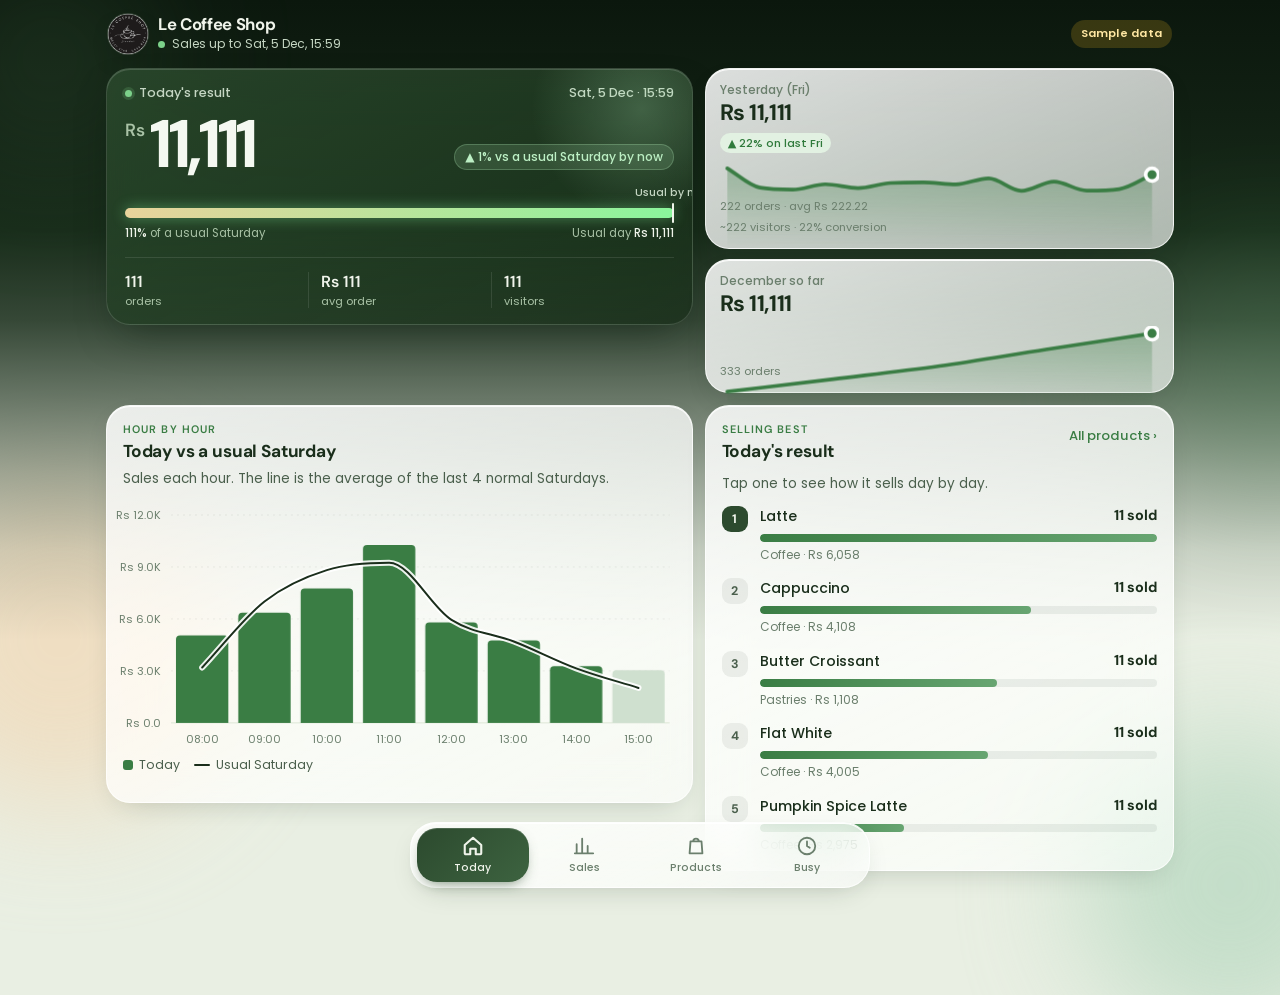
==== commit c67ef566: "LCS demo: drop Shop tools tab, placeholder KPI and sold figures Headline KPIs show 11,111, smaller K" ====
--- a/work/lcs-dashboard/index.html
+++ b/work/lcs-dashboard/index.html
@@ -488,9 +488,6 @@
     <a href="#busy" class="tab" data-tab="busy">
       <svg viewBox="0 0 24 24" aria-hidden="true"><path d="M12 3a9 9 0 1 0 0 18 9 9 0 0 0 0-18zM12 7v5l3 2"/></svg>Busy
     </a>
-    <a href="#tools" class="tab" data-tab="tools">
-      <svg viewBox="0 0 24 24" aria-hidden="true"><path d="M14.7 6.3a4 4 0 0 0-5.4 5.4L3 18l3 3 6.3-6.3a4 4 0 0 0 5.4-5.4l-2.5 2.5-2.4-.6-.6-2.4z"/></svg>Tools
-    </a>
   </nav>
 
   <!-- Ask Claude: a search-style box drops in at the top and the dashboard blurs behind it -->
@@ -521,6 +518,7 @@
     </div>
   </div>
 
-  <script type="module" src="js/dashboard.js"></script>
+  <script src="js/demo-kpis.js?v=2"></script>
+  <script type="module" src="js/dashboard.js?v=2"></script>
 </body>
 </html>
--- a/work/lcs-dashboard/css/styles.css
+++ b/work/lcs-dashboard/css/styles.css
@@ -424,7 +424,7 @@
   position: fixed; z-index: 40; left: 50%; transform: translateX(-50%);
   bottom: calc(var(--safe-bottom) + 12px);
   width: min(calc(100% - 28px), 460px); height: 66px; padding: 0 6px;
-  display: grid; grid-template-columns: repeat(5, 1fr); align-items: center;
+  display: grid; grid-template-columns: repeat(4, 1fr); align-items: center;
   border-radius: 26px;
   background: linear-gradient(155deg, rgb(255 255 255 / 0.82), rgb(255 255 255 / 0.62));
 }
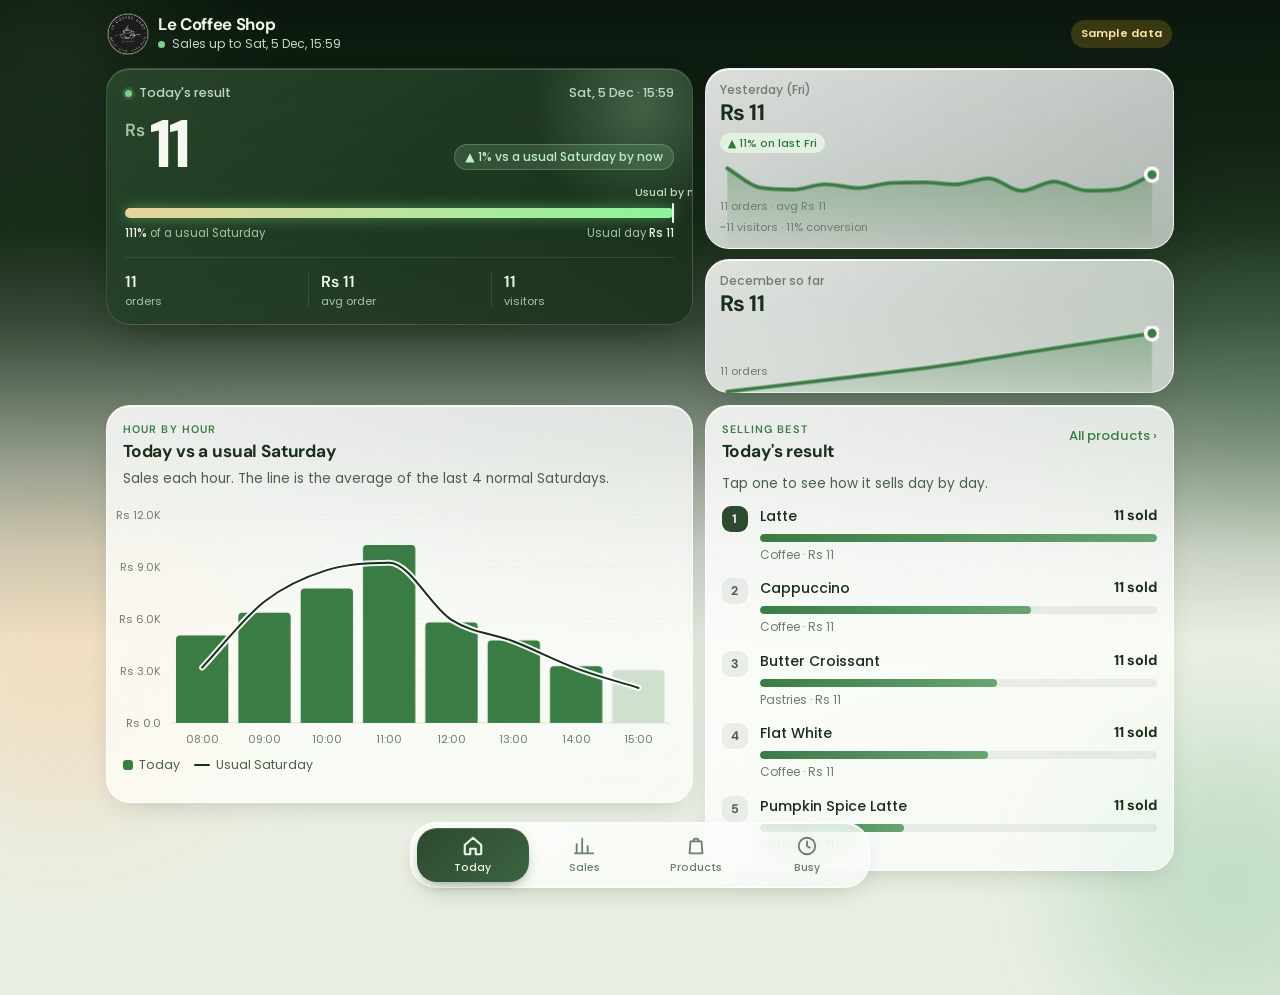
==== commit 1cc17d43: "LCS demo: every Rs amount and quantity reads 11 Co-Authored-By: Claude Opus 5.5 <noreply@anthropic.c" ====
--- a/work/lcs-dashboard/index.html
+++ b/work/lcs-dashboard/index.html
@@ -518,7 +518,7 @@
     </div>
   </div>
 
-  <script src="js/demo-kpis.js?v=2"></script>
-  <script type="module" src="js/dashboard.js?v=2"></script>
+  <script src="js/demo-kpis.js?v=3"></script>
+  <script type="module" src="js/dashboard.js?v=3"></script>
 </body>
 </html>
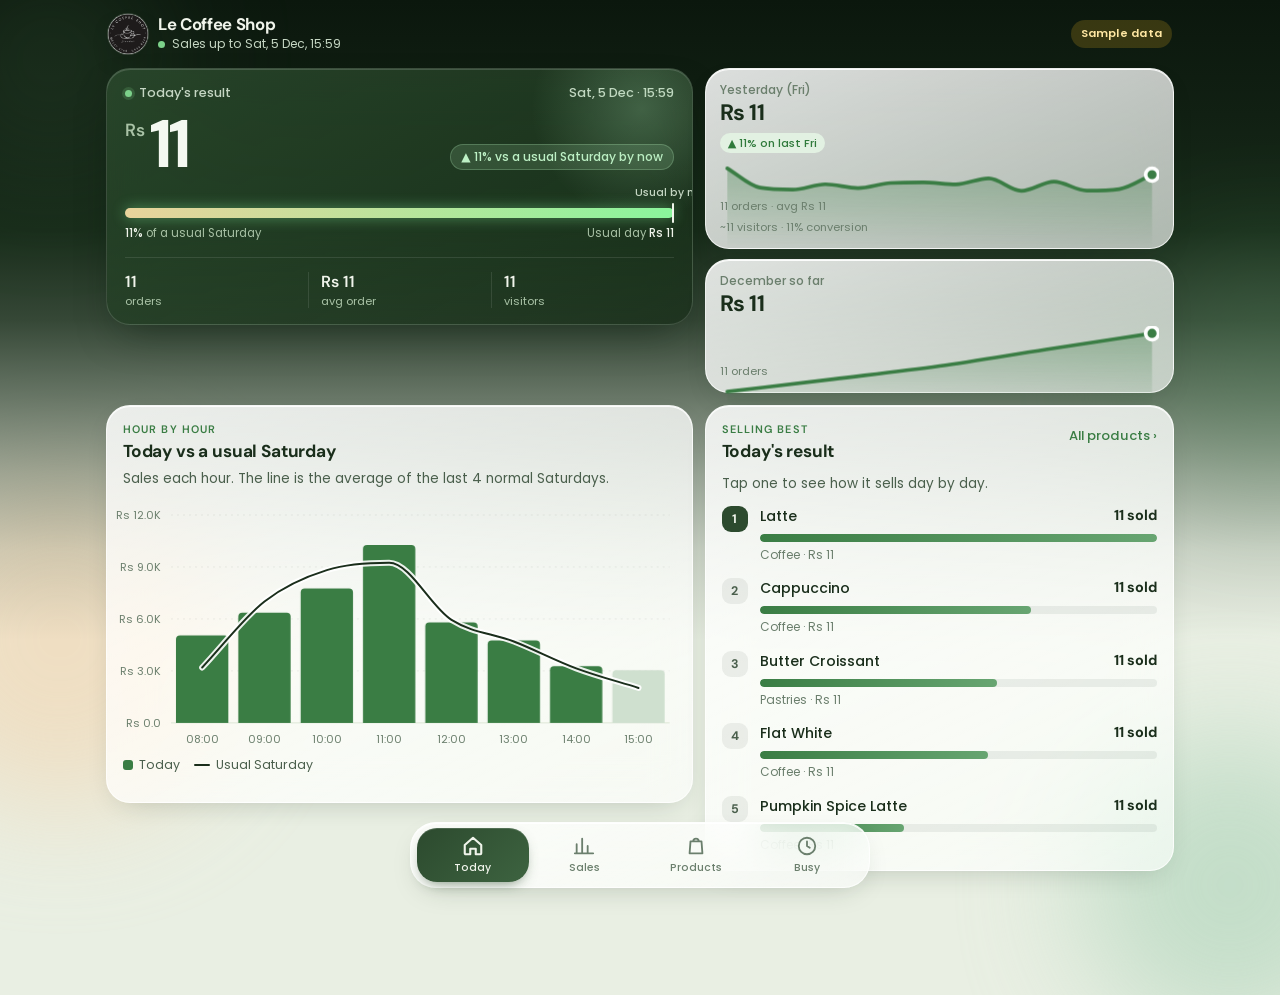
==== commit 9d803410: "LCS demo: every percentage reads 11% Co-Authored-By: Claude Opus 5.5 <noreply@anthropic.com>" ====
--- a/work/lcs-dashboard/index.html
+++ b/work/lcs-dashboard/index.html
@@ -518,7 +518,7 @@
     </div>
   </div>
 
-  <script src="js/demo-kpis.js?v=3"></script>
-  <script type="module" src="js/dashboard.js?v=3"></script>
+  <script src="js/demo-kpis.js?v=4"></script>
+  <script type="module" src="js/dashboard.js?v=4"></script>
 </body>
 </html>
